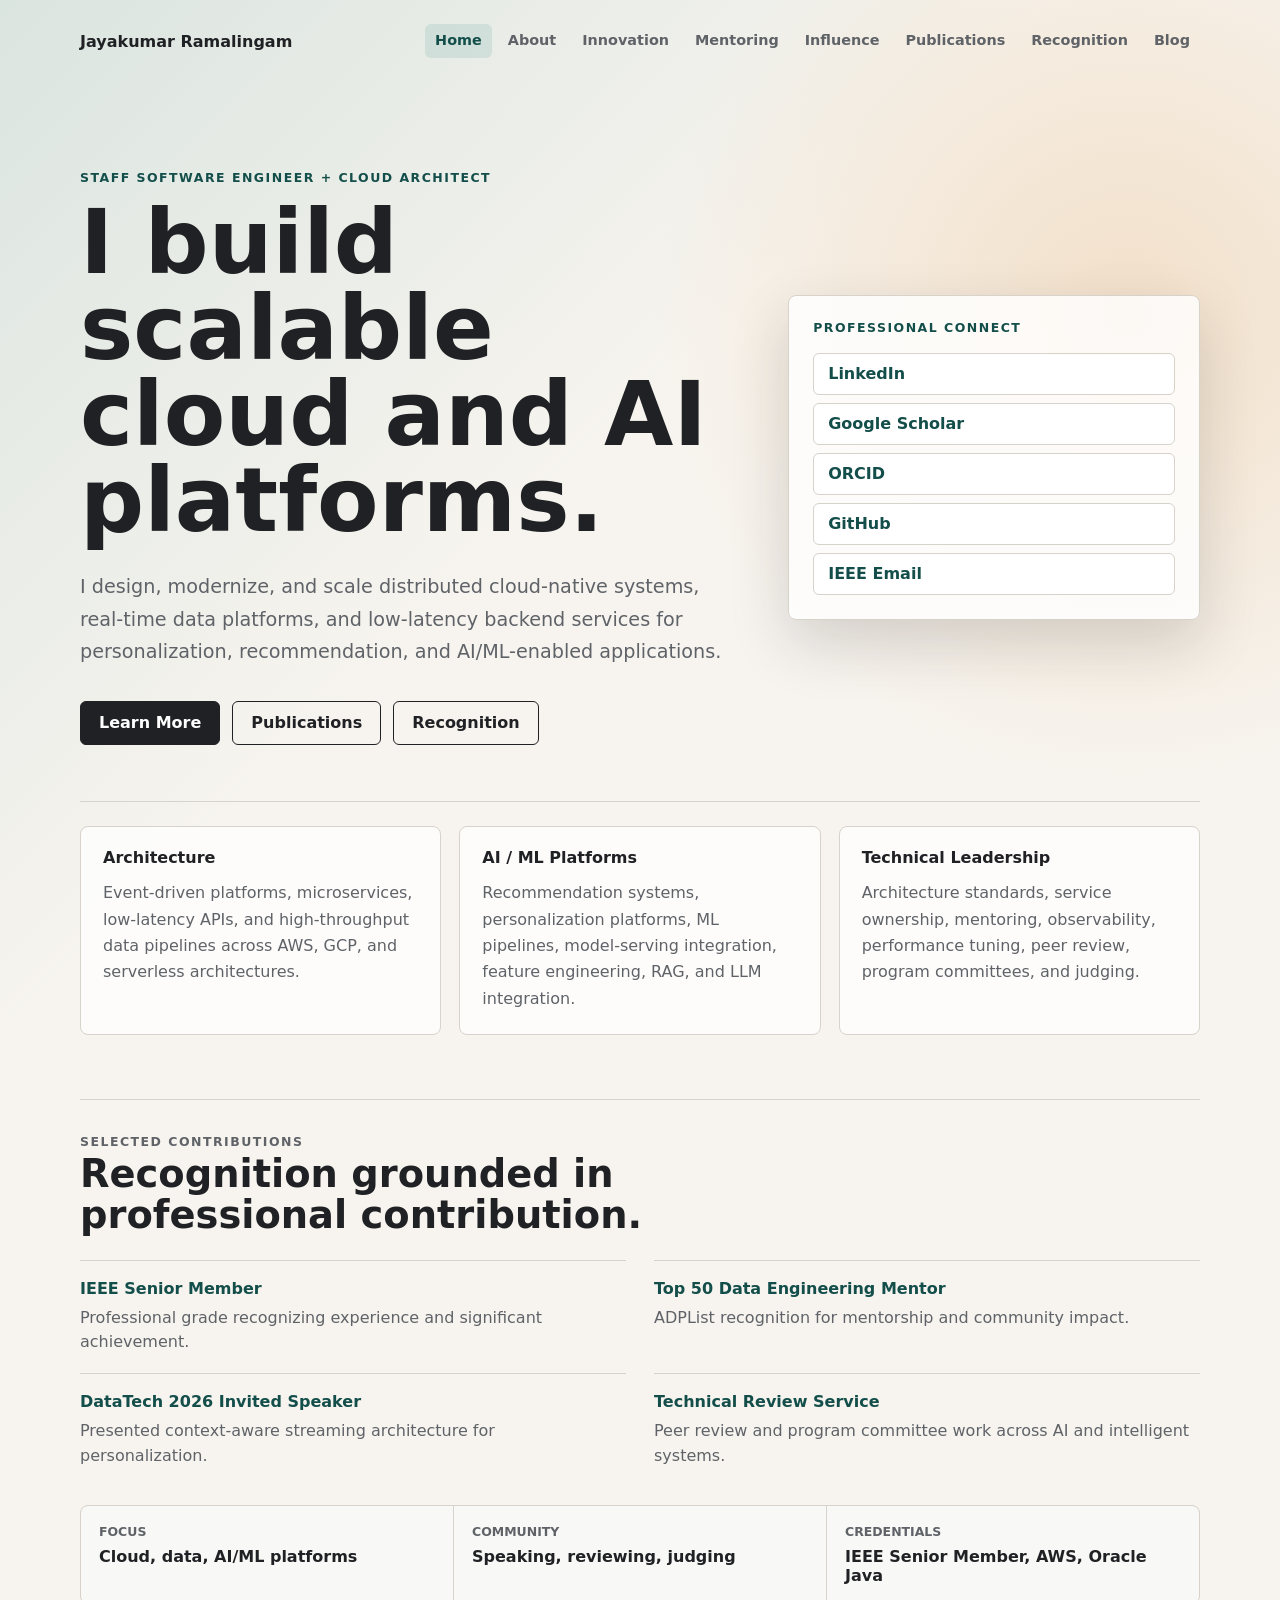
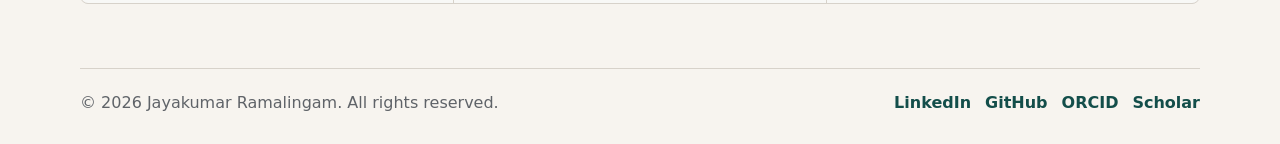
==== index.html @ 39c7159f "Strengthen homepage professional proof" ====
<!doctype html>
<html lang="en">
  <head>
    <meta charset="utf-8">
    <meta name="viewport" content="width=device-width, initial-scale=1">
    <title>Jayakumar Ramalingam | Cloud Architect</title>
    <meta
      name="description"
      content="Jayakumar Ramalingam is a Staff Software Engineer and Cloud Architect focused on distributed systems, cloud-native platforms, real-time data, and AI/ML-enabled applications."
    >
    <link rel="canonical" href="https://jayakumarramalingam.com/">
    <meta property="og:type" content="website">
    <meta property="og:site_name" content="Jayakumar Ramalingam">
    <meta property="og:title" content="Jayakumar Ramalingam | Cloud Architect">
    <meta property="og:description" content="Staff Software Engineer and Cloud Architect focused on distributed systems, real-time data, and AI/ML platforms.">
    <meta property="og:url" content="https://jayakumarramalingam.com/">
    <meta property="og:image" content="https://jayakumarramalingam.com/assets/profile/jay-full.jpeg">
    <meta property="og:image:alt" content="Portrait of Jayakumar Ramalingam">
    <meta name="twitter:card" content="summary">
    <meta name="twitter:title" content="Jayakumar Ramalingam | Cloud Architect">
    <meta name="twitter:description" content="Cloud architecture, distributed systems, real-time data, and AI/ML platforms.">
    <meta name="twitter:image" content="https://jayakumarramalingam.com/assets/profile/jay-full.jpeg">
    <link rel="icon" href="favicon.svg" type="image/svg+xml">
    <link rel="stylesheet" href="style.css">
  </head>
  <body>
    <header class="site-header">
      <a class="brand" href="index.html">Jayakumar Ramalingam</a>
      <nav class="nav" aria-label="Primary navigation">
        <a aria-current="page" href="index.html">Home</a>
        <a href="about.html">About</a>
        <a href="innovation.html">Innovation</a>
        <a href="mentoring.html">Mentoring</a>
        <a href="influencer.html">Influence</a>
        <a href="publications.html">Publications</a>
        <a href="certifications.html">Recognition</a>
        <a href="blog.html">Blog</a>
      </nav>
    </header>

    <main class="profile">
      <section class="hero" aria-labelledby="page-title">
        <div class="hero-copy">
          <p class="eyebrow">Staff Software Engineer + Cloud Architect</p>
          <h1 id="page-title">I build scalable cloud and AI platforms.</h1>
          <p class="summary">
            I design, modernize, and scale distributed cloud-native systems,
            real-time data platforms, and low-latency backend services for
            personalization, recommendation, and AI/ML-enabled applications.
          </p>
          <div class="actions" aria-label="Profile links">
            <a href="about.html">Learn More</a>
            <a href="publications.html">Publications</a>
            <a href="certifications.html">Recognition</a>
          </div>
        </div>

        <aside class="connect-panel" aria-labelledby="connect-title">
          <p class="eyebrow" id="connect-title">Professional Connect</p>
          <ul class="connect-links">
            <li><a href="https://linkedin.com/in/jayakumarramalingam">LinkedIn</a></li>
            <li><a href="https://scholar.google.com/citations?user=TAICrQcAAAAJ">Google Scholar</a></li>
            <li><a href="https://orcid.org/0009-0007-9823-3097">ORCID</a></li>
            <li><a href="https://github.com/jayakumar-ramalingam/">GitHub</a></li>
            <li><a href="mailto:Jayakumar.ramalingam@ieee.org">IEEE Email</a></li>
          </ul>
        </aside>
      </section>

      <section class="details" aria-label="Highlights">
        <article>
          <h2>Architecture</h2>
          <p>
            Event-driven platforms, microservices, low-latency APIs, and
            high-throughput data pipelines across AWS, GCP, and serverless
            architectures.
          </p>
        </article>
        <article>
          <h2>AI / ML Platforms</h2>
          <p>
            Recommendation systems, personalization platforms, ML pipelines,
            model-serving integration, feature engineering, RAG, and LLM
            integration.
          </p>
        </article>
        <article>
          <h2>Technical Leadership</h2>
          <p>
            Architecture standards, service ownership, mentoring, observability,
            performance tuning, peer review, program committees, and judging.
          </p>
        </article>
      </section>

      <section class="section home-contributions" aria-labelledby="contributions-title">
        <div class="section-heading">
          <p class="eyebrow">Selected Contributions</p>
          <h2 id="contributions-title">Recognition grounded in professional contribution.</h2>
        </div>
        <ul class="contribution-list">
          <li>
            <a href="certifications.html">IEEE Senior Member</a>
            <span>Professional grade recognizing experience and significant achievement.</span>
          </li>
          <li>
            <a href="mentoring.html">Top 50 Data Engineering Mentor</a>
            <span>ADPList recognition for mentorship and community impact.</span>
          </li>
          <li>
            <a href="influencer.html">DataTech 2026 Invited Speaker</a>
            <span>Presented context-aware streaming architecture for personalization.</span>
          </li>
          <li>
            <a href="certifications.html#reviewer-recognition">Technical Review Service</a>
            <span>Peer review and program committee work across AI and intelligent systems.</span>
          </li>
        </ul>
      </section>

      <section class="stats" aria-label="Profile facts">
        <div>
          <span>Focus</span>
          <strong>Cloud, data, AI/ML platforms</strong>
        </div>
        <div>
          <span>Community</span>
          <strong>Speaking, reviewing, judging</strong>
        </div>
        <div>
          <span>Credentials</span>
          <strong>IEEE Senior Member, AWS, Oracle Java</strong>
        </div>
      </section>
    </main>

    <footer class="site-footer">
      <p>© 2026 Jayakumar Ramalingam. All rights reserved.</p>
      <div>
        <a href="https://linkedin.com/in/jayakumarramalingam">LinkedIn</a>
        <a href="https://github.com/jayakumar-ramalingam/">GitHub</a>
        <a href="https://orcid.org/0009-0007-9823-3097">ORCID</a>
        <a href="https://scholar.google.com/citations?user=TAICrQcAAAAJ">
          Scholar
        </a>
      </div>
    </footer>
  </body>
</html>
---- style.css ----
:root {
  color-scheme: light;
  --bg: #f7f4ef;
  --surface: #ffffff;
  --ink: #202124;
  --muted: #5f6368;
  --line: #d7d2ca;
  --accent: #0f766e;
  --accent-dark: #134e4a;
  --warm: #d97706;
}

* {
  box-sizing: border-box;
}

body {
  margin: 0;
  min-height: 100vh;
  font-family: Inter, ui-sans-serif, system-ui, -apple-system, BlinkMacSystemFont,
    "Segoe UI", sans-serif;
  color: var(--ink);
  background:
    radial-gradient(circle at 88% 18%, rgba(217, 119, 6, 0.16), transparent 26%),
    linear-gradient(135deg, rgba(15, 118, 110, 0.12), transparent 35%),
    var(--bg);
}

a {
  color: inherit;
}

.site-header,
.site-footer,
.profile {
  width: min(1120px, calc(100% - 32px));
  margin: 0 auto;
}

.site-header {
  display: flex;
  justify-content: space-between;
  gap: 24px;
  align-items: center;
  padding: 24px 0;
}

.brand {
  flex: 0 0 auto;
  color: var(--ink);
  font-weight: 900;
  text-decoration: none;
}

.nav {
  display: flex;
  flex-wrap: wrap;
  justify-content: flex-end;
  gap: 6px;
}

.nav a {
  min-height: 34px;
  padding: 8px 10px;
  border-radius: 6px;
  color: var(--muted);
  font-size: 0.9rem;
  font-weight: 800;
  text-decoration: none;
}

.nav a:hover,
.nav a[aria-current="page"] {
  background: rgba(15, 118, 110, 0.11);
  color: var(--accent-dark);
}

.profile {
  padding: 48px 0 64px;
}

.hero {
  display: grid;
  grid-template-columns: minmax(0, 1fr) minmax(320px, 0.62fr);
  gap: 44px;
  align-items: center;
  padding: 40px 0 56px;
}

.hero-copy,
.page-hero > div {
  max-width: 780px;
}

.page {
  padding-top: 36px;
}

.page-hero {
  display: grid;
  grid-template-columns: minmax(0, 1fr) 164px;
  gap: 36px;
  align-items: center;
  padding-bottom: 48px;
}

.eyebrow {
  margin: 0 0 14px;
  color: var(--accent-dark);
  font-size: 0.78rem;
  font-weight: 900;
  letter-spacing: 0.12em;
  text-transform: uppercase;
}

h1,
h2,
h3,
p {
  letter-spacing: 0;
}

h1 {
  margin: 0;
  max-width: 11ch;
  font-size: clamp(3.1rem, 7vw, 6.4rem);
  line-height: 0.96;
}

.page-hero h1 {
  max-width: 13ch;
  font-size: clamp(2.7rem, 6vw, 5.5rem);
}

h2 {
  margin: 0;
  font-size: clamp(1.8rem, 3vw, 3rem);
  line-height: 1.08;
}

h3 {
  margin: 0;
  font-size: 1rem;
}

.summary {
  max-width: 680px;
  margin: 28px 0 0;
  color: var(--muted);
  font-size: 1.2rem;
  line-height: 1.7;
}

.actions,
.inline-links {
  display: flex;
  flex-wrap: wrap;
  gap: 12px;
  margin-top: 32px;
}

.actions a,
.inline-links a,
.section-list article > a {
  display: inline-flex;
  align-items: center;
  justify-content: center;
  min-height: 44px;
  padding: 0 18px;
  border: 1px solid var(--ink);
  border-radius: 6px;
  font-weight: 900;
  text-decoration: none;
  transition:
    background-color 160ms ease,
    color 160ms ease,
    transform 160ms ease;
}

.actions a:first-child,
.inline-links a:first-child,
.section-list article > a {
  background: var(--ink);
  color: var(--surface);
}

.actions a:hover,
.inline-links a:hover,
.section-list article > a:hover {
  transform: translateY(-2px);
}

.connect-panel {
  padding: 24px;
  border: 1px solid var(--line);
  border-radius: 8px;
  background: rgba(255, 255, 255, 0.82);
  box-shadow: 0 24px 60px rgba(32, 33, 36, 0.16);
}

.connect-panel .eyebrow {
  margin: 0;
}

.connect-links {
  display: grid;
  gap: 8px;
  margin: 18px 0 0;
  padding: 0;
  list-style: none;
}

.connect-links a {
  display: flex;
  min-height: 42px;
  align-items: center;
  padding: 0 14px;
  border: 1px solid var(--line);
  border-radius: 6px;
  background: var(--surface);
  color: var(--accent-dark);
  font-weight: 900;
  text-decoration: none;
}

.connect-links a:hover {
  border-color: var(--accent);
}

.home-contributions {
  padding-top: 32px;
  border-top: 1px solid var(--line);
}

.contribution-list {
  display: grid;
  grid-template-columns: repeat(2, minmax(0, 1fr));
  gap: 0 28px;
  margin: 0;
  padding: 0;
  list-style: none;
}

.contribution-list li {
  min-width: 0;
  padding: 18px 0;
  border-top: 1px solid var(--line);
}

.contribution-list a,
.contribution-list span {
  display: block;
}

.contribution-list a {
  color: var(--accent-dark);
  font-weight: 900;
  text-decoration: none;
}

.contribution-list span {
  margin-top: 8px;
  color: var(--muted);
  line-height: 1.55;
}

.avatar {
  width: 164px;
  height: 164px;
  border: 1px solid var(--line);
  border-radius: 50%;
  object-fit: cover;
  background: var(--surface);
  box-shadow: 0 20px 45px rgba(32, 33, 36, 0.12);
}

.about-hero {
  grid-template-columns: minmax(0, 0.92fr) minmax(260px, 0.48fr);
}

.profile-portrait {
  display: block;
  width: 100%;
  max-width: 360px;
  aspect-ratio: 4 / 5;
  justify-self: end;
  border: 1px solid var(--line);
  border-radius: 8px;
  object-fit: cover;
  object-position: center top;
  background: var(--surface);
  box-shadow: 0 24px 60px rgba(32, 33, 36, 0.16);
}

.details {
  display: grid;
  grid-template-columns: repeat(3, minmax(0, 1fr));
  gap: 18px;
  border-top: 1px solid var(--line);
  padding-top: 24px;
}

.details article,
.timeline article,
.credentials > div,
.section-list article {
  min-height: 180px;
  padding: 22px;
  border: 1px solid var(--line);
  border-radius: 8px;
  background: rgba(255, 255, 255, 0.76);
}

.details h2,
.timeline h3 {
  margin: 0 0 14px;
  font-size: 1rem;
}

.details p,
.timeline p,
.section p,
.credentials p,
.section-list p {
  margin: 0;
  color: var(--muted);
  line-height: 1.65;
}

.stats {
  display: grid;
  grid-template-columns: repeat(3, minmax(0, 1fr));
  gap: 1px;
  margin-top: 18px;
  overflow: hidden;
  border: 1px solid var(--line);
  border-radius: 8px;
  background: var(--line);
}

.stats div {
  min-width: 0;
  padding: 18px;
  background: rgba(255, 255, 255, 0.84);
}

.stats span {
  display: block;
  margin-bottom: 8px;
  color: var(--muted);
  font-size: 0.78rem;
  font-weight: 900;
  text-transform: uppercase;
}

.stats strong {
  display: block;
  overflow-wrap: anywhere;
  font-size: 1rem;
}

.section {
  margin-top: 64px;
}

.section-heading {
  max-width: 760px;
  margin-bottom: 24px;
}

.timeline {
  display: grid;
  gap: 14px;
}

.timeline article {
  display: grid;
  grid-template-columns: minmax(180px, 0.8fr) 120px minmax(0, 1.4fr);
  gap: 20px;
  align-items: start;
  min-height: 0;
}

.timeline article > span {
  color: var(--accent-dark);
  font-size: 0.9rem;
  font-weight: 900;
}

.timeline h3 {
  margin-bottom: 6px;
}

.two-column {
  display: grid;
  grid-template-columns: minmax(0, 0.95fr) minmax(0, 1.05fr);
  gap: 36px;
  align-items: start;
  padding-top: 32px;
  border-top: 1px solid var(--line);
}

.two-column h2 {
  margin-bottom: 18px;
}

.two-column p + p {
  margin-top: 14px;
}

.skill-list,
.link-list {
  display: grid;
  gap: 10px;
  margin: 0;
  padding: 0;
  list-style: none;
}

.skill-list li,
.link-list li {
  padding: 14px 16px;
  border-left: 4px solid var(--accent);
  border-radius: 6px;
  background: rgba(255, 255, 255, 0.8);
  color: var(--muted);
  line-height: 1.45;
}

.link-list a {
  color: var(--accent-dark);
  font-weight: 900;
}

.text-links {
  display: flex;
  flex-wrap: wrap;
  gap: 14px;
  margin-top: 16px;
}

.text-links a {
  color: var(--accent-dark);
  font-weight: 900;
}

.text-link {
  display: inline-block;
  margin-top: 16px;
  color: var(--accent-dark);
  font-weight: 900;
}

.credentials {
  display: grid;
  grid-template-columns: minmax(0, 0.75fr) minmax(0, 1.25fr);
  gap: 18px;
}

.credentials h2 {
  margin-bottom: 10px;
  font-size: 1.35rem;
}

.section-list {
  display: grid;
  gap: 18px;
}

.section-list-spaced {
  margin-top: 18px;
}

.section-list article {
  min-height: 0;
}

.section-list h2 {
  max-width: 860px;
  margin-bottom: 14px;
  font-size: clamp(1.5rem, 3vw, 2.4rem);
}

.section-list article > a {
  margin-top: 20px;
}

.cert-grid {
  display: grid;
  grid-template-columns: repeat(2, minmax(0, 1fr));
  gap: 18px;
  border-top: 1px solid var(--line);
  padding-top: 24px;
}

.cert-grid article {
  min-height: 210px;
  padding: 24px;
  border: 1px solid var(--line);
  border-radius: 8px;
  background: rgba(255, 255, 255, 0.78);
}

.cert-grid span {
  display: inline-flex;
  min-height: 32px;
  align-items: center;
  padding: 0 10px;
  border-radius: 999px;
  background: rgba(15, 118, 110, 0.12);
  color: var(--accent-dark);
  font-size: 0.78rem;
  font-weight: 900;
  text-transform: uppercase;
}

.cert-grid h2 {
  margin: 18px 0 12px;
  font-size: clamp(1.45rem, 2.4vw, 2.15rem);
}

.cert-grid p {
  margin: 0;
  color: var(--muted);
  line-height: 1.65;
}

.certificate-gallery {
  display: grid;
  grid-template-columns: repeat(2, minmax(0, 1fr));
  gap: 18px;
}

.certificate-group + .certificate-group {
  margin-top: 36px;
}

.certificate-group > h3 {
  margin-bottom: 14px;
  font-size: 1.15rem;
}

.certificate-gallery article {
  overflow: hidden;
  border: 1px solid var(--line);
  border-radius: 8px;
  background: rgba(255, 255, 255, 0.82);
}

.certificate-gallery article > a {
  display: flex;
  align-items: center;
  justify-content: center;
  background: #ede8de;
}

.certificate-gallery img {
  display: block;
  width: 100%;
  aspect-ratio: 16 / 10;
  object-fit: contain;
  object-position: center;
  background: #fffdfa;
}

.certificate-gallery .certificate-portrait img {
  aspect-ratio: 4 / 5;
}

.certificate-gallery div {
  padding: 18px;
}

.certificate-gallery span {
  display: block;
  margin-bottom: 10px;
  color: var(--accent-dark);
  font-size: 0.78rem;
  font-weight: 900;
  text-transform: uppercase;
}

.certificate-gallery h3 {
  margin-bottom: 10px;
  font-size: 1.05rem;
}

.certificate-gallery p {
  margin: 0;
  color: var(--muted);
  line-height: 1.55;
}

.photo-gallery {
  display: grid;
  grid-template-columns: repeat(3, minmax(0, 1fr));
  gap: 18px;
}

.photo-gallery figure {
  margin: 0;
  overflow: hidden;
  border: 1px solid var(--line);
  border-radius: 8px;
  background: rgba(255, 255, 255, 0.82);
}

.photo-gallery a {
  display: block;
  background: #ede8de;
}

.photo-gallery img {
  display: block;
  width: 100%;
  aspect-ratio: 4 / 5;
  object-fit: cover;
  object-position: center;
}

.photo-gallery figcaption {
  padding: 14px 16px;
  color: var(--muted);
  font-weight: 800;
  line-height: 1.4;
}

.site-footer {
  display: flex;
  justify-content: space-between;
  gap: 20px;
  align-items: center;
  border-top: 1px solid var(--line);
  padding: 24px 0 32px;
  color: var(--muted);
}

.site-footer p {
  margin: 0;
}

.site-footer div {
  display: flex;
  flex-wrap: wrap;
  justify-content: flex-end;
  gap: 14px;
}

.site-footer a {
  color: var(--accent-dark);
  font-weight: 900;
  text-decoration: none;
}

@media (max-width: 900px) {
  .site-header {
    display: block;
  }

  .nav {
    justify-content: flex-start;
    margin-top: 16px;
  }

  .hero,
  .page-hero,
  .about-hero,
  .two-column,
  .credentials {
    grid-template-columns: 1fr;
  }

  .connect-panel {
    max-width: 560px;
  }

  .profile-portrait {
    justify-self: start;
  }
}

@media (max-width: 720px) {
  .site-header,
  .site-footer,
  .profile {
    width: min(100% - 24px, 1120px);
  }

  .profile {
    padding-top: 24px;
  }

  h1,
  .page-hero h1 {
    font-size: clamp(2.7rem, 16vw, 4.7rem);
  }

  .summary {
    font-size: 1.05rem;
  }

  .details,
  .stats,
  .contribution-list,
  .cert-grid,
  .certificate-gallery,
  .photo-gallery {
    grid-template-columns: 1fr;
  }

  .section {
    margin-top: 44px;
  }

  .timeline article {
    grid-template-columns: 1fr;
    gap: 10px;
  }

  .site-footer {
    display: block;
  }

  .site-footer div {
    justify-content: flex-start;
    margin-top: 12px;
  }
}
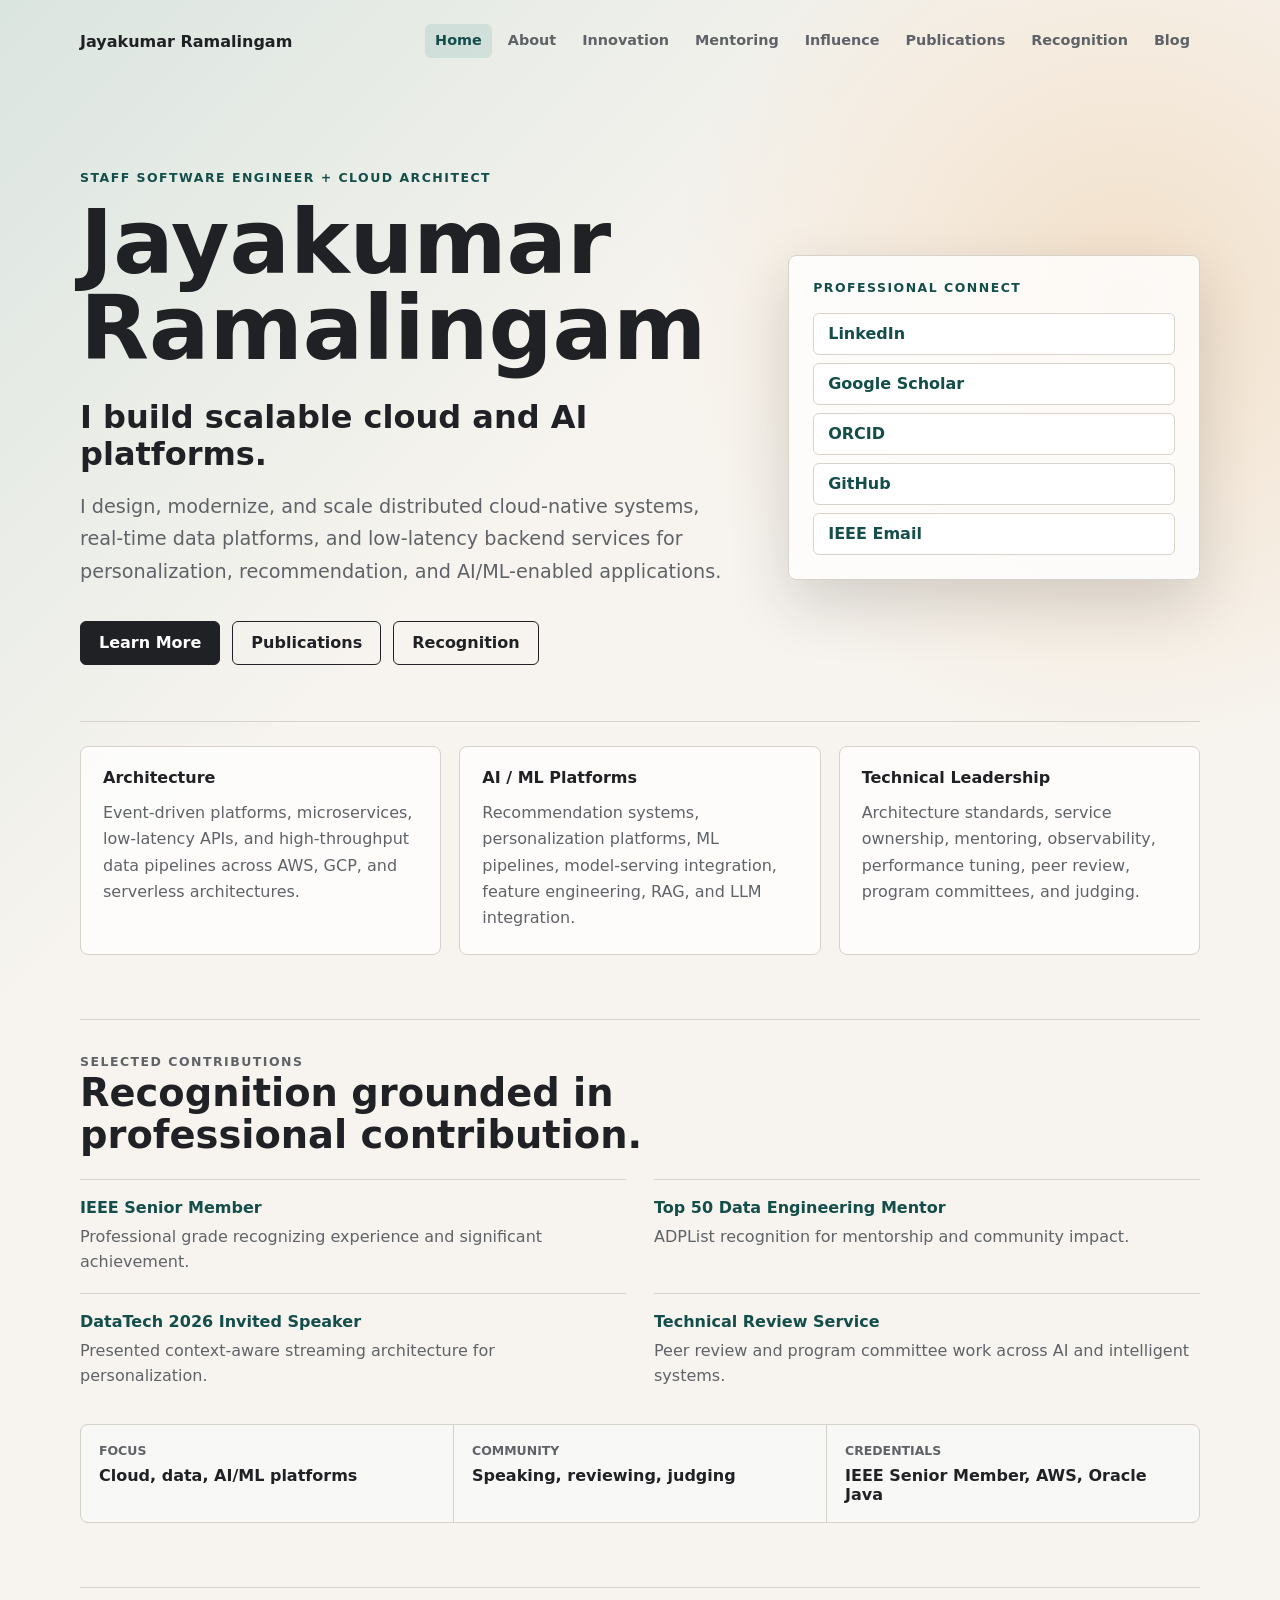
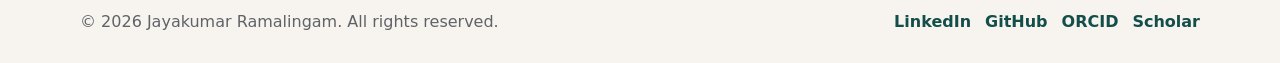
==== commit 0f324083: "Make profile name the homepage headline" ====
--- a/index.html
+++ b/index.html
@@ -42,7 +42,8 @@
       <section class="hero" aria-labelledby="page-title">
         <div class="hero-copy">
           <p class="eyebrow">Staff Software Engineer + Cloud Architect</p>
-          <h1 id="page-title">I build scalable cloud and AI platforms.</h1>
+          <h1 id="page-title">Jayakumar Ramalingam</h1>
+          <p class="hero-statement">I build scalable cloud and AI platforms.</p>
           <p class="summary">
             I design, modernize, and scale distributed cloud-native systems,
             real-time data platforms, and low-latency backend services for
--- a/style.css
+++ b/style.css
@@ -145,10 +145,18 @@
 
 .summary {
   max-width: 680px;
-  margin: 28px 0 0;
+  margin: 18px 0 0;
   color: var(--muted);
   font-size: 1.2rem;
   line-height: 1.7;
+}
+
+.hero-statement {
+  max-width: 620px;
+  margin: 28px 0 0;
+  font-size: 2rem;
+  font-weight: 900;
+  line-height: 1.15;
 }
 
 .actions,
@@ -699,6 +707,10 @@
     font-size: 1.05rem;
   }
 
+  .hero-statement {
+    font-size: 1.5rem;
+  }
+
   .details,
   .stats,
   .contribution-list,
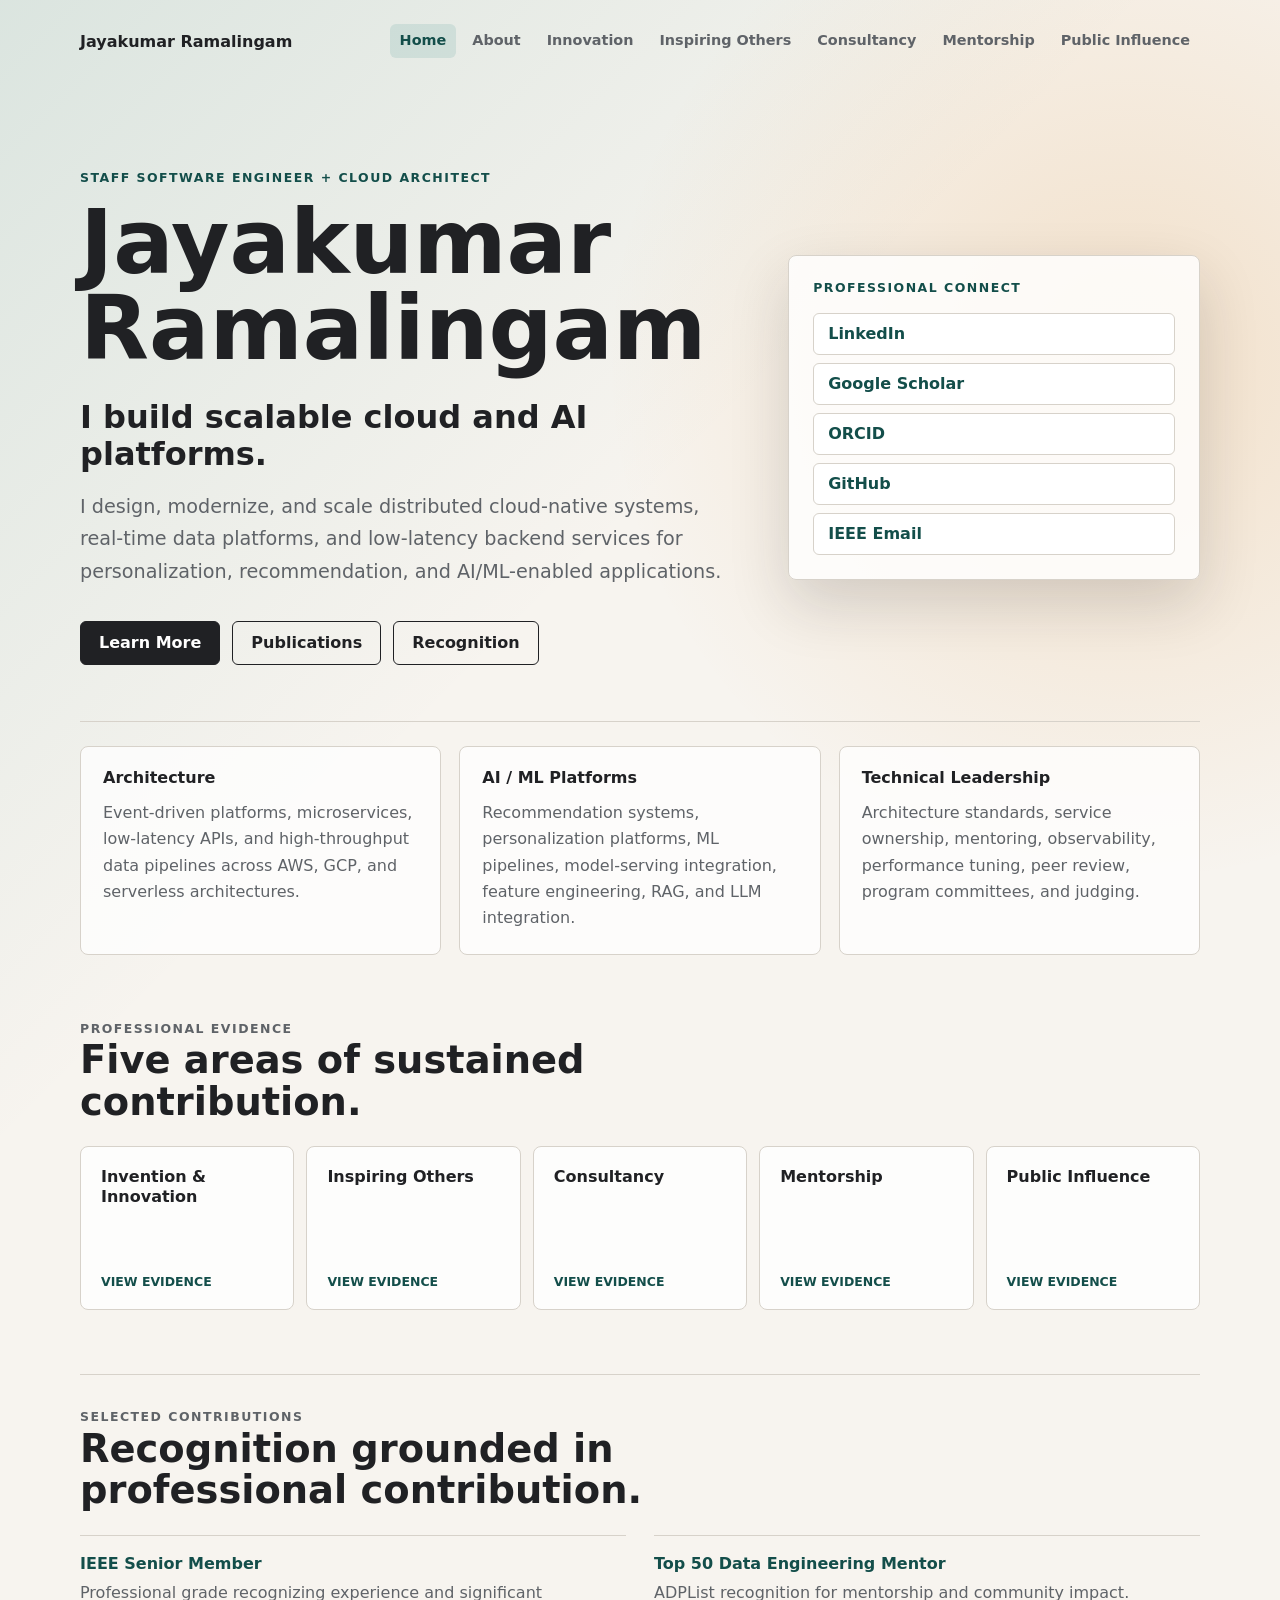
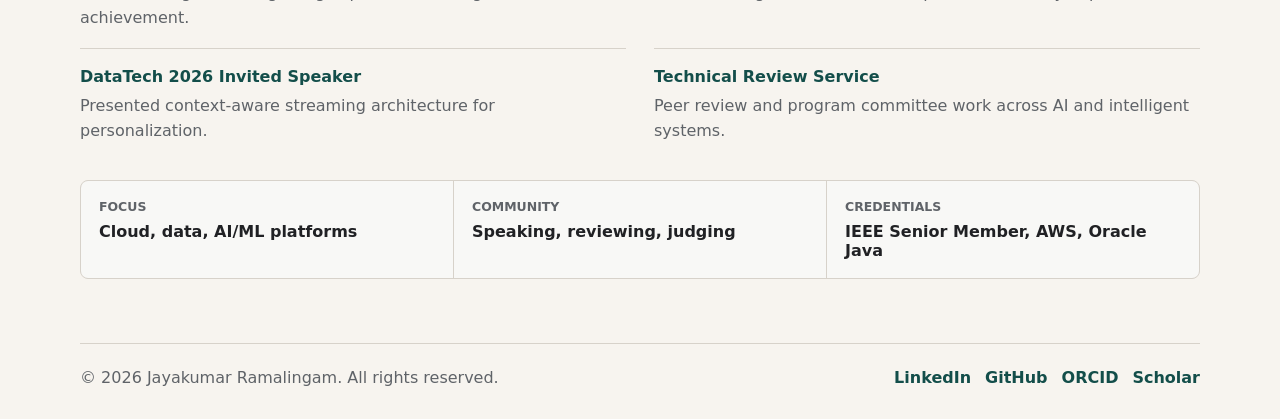
==== commit d4de8f16: "Organize profile around BCS evidence categories" ====
--- a/index.html
+++ b/index.html
@@ -3,6 +3,7 @@
   <head>
     <meta charset="utf-8">
     <meta name="viewport" content="width=device-width, initial-scale=1">
+    <meta name="robots" content="noindex, nofollow, noarchive, nosnippet">
     <title>Jayakumar Ramalingam | Cloud Architect</title>
     <meta
       name="description"
@@ -30,11 +31,10 @@
         <a aria-current="page" href="index.html">Home</a>
         <a href="about.html">About</a>
         <a href="innovation.html">Innovation</a>
-        <a href="mentoring.html">Mentoring</a>
-        <a href="influencer.html">Influence</a>
-        <a href="publications.html">Publications</a>
-        <a href="certifications.html">Recognition</a>
-        <a href="blog.html">Blog</a>
+        <a href="inspiring.html">Inspiring Others</a>
+        <a href="consultancy.html">Consultancy</a>
+        <a href="mentoring.html">Mentorship</a>
+        <a href="influencer.html">Public Influence</a>
       </nav>
     </header>
 
@@ -94,6 +94,20 @@
         </article>
       </section>
 
+      <section class="section" aria-labelledby="evidence-title">
+        <div class="section-heading">
+          <p class="eyebrow">Professional Evidence</p>
+          <h2 id="evidence-title">Five areas of sustained contribution.</h2>
+        </div>
+        <div class="evidence-grid">
+          <a href="innovation.html">Invention &amp; Innovation</a>
+          <a href="inspiring.html">Inspiring Others</a>
+          <a href="consultancy.html">Consultancy</a>
+          <a href="mentoring.html">Mentorship</a>
+          <a href="influencer.html">Public Influence</a>
+        </div>
+      </section>
+
       <section class="section home-contributions" aria-labelledby="contributions-title">
         <div class="section-heading">
           <p class="eyebrow">Selected Contributions</p>
--- a/style.css
+++ b/style.css
@@ -240,6 +240,40 @@
   border-top: 1px solid var(--line);
 }
 
+.evidence-grid {
+  display: grid;
+  grid-template-columns: repeat(5, minmax(0, 1fr));
+  gap: 12px;
+}
+
+.evidence-grid a {
+  display: flex;
+  min-height: 164px;
+  flex-direction: column;
+  justify-content: space-between;
+  padding: 20px;
+  border: 1px solid var(--line);
+  border-radius: 8px;
+  background: rgba(255, 255, 255, 0.8);
+  color: var(--ink);
+  font-weight: 900;
+  line-height: 1.25;
+  text-decoration: none;
+  transition: border-color 160ms ease, transform 160ms ease;
+}
+
+.evidence-grid a::after {
+  content: "View evidence";
+  color: var(--accent-dark);
+  font-size: 0.78rem;
+  text-transform: uppercase;
+}
+
+.evidence-grid a:hover {
+  border-color: var(--accent);
+  transform: translateY(-2px);
+}
+
 .contribution-list {
   display: grid;
   grid-template-columns: repeat(2, minmax(0, 1fr));
@@ -661,6 +695,10 @@
 }
 
 @media (max-width: 900px) {
+  .evidence-grid {
+    grid-template-columns: repeat(2, minmax(0, 1fr));
+  }
+
   .site-header {
     display: block;
   }
@@ -713,6 +751,7 @@
 
   .details,
   .stats,
+  .evidence-grid,
   .contribution-list,
   .cert-grid,
   .certificate-gallery,
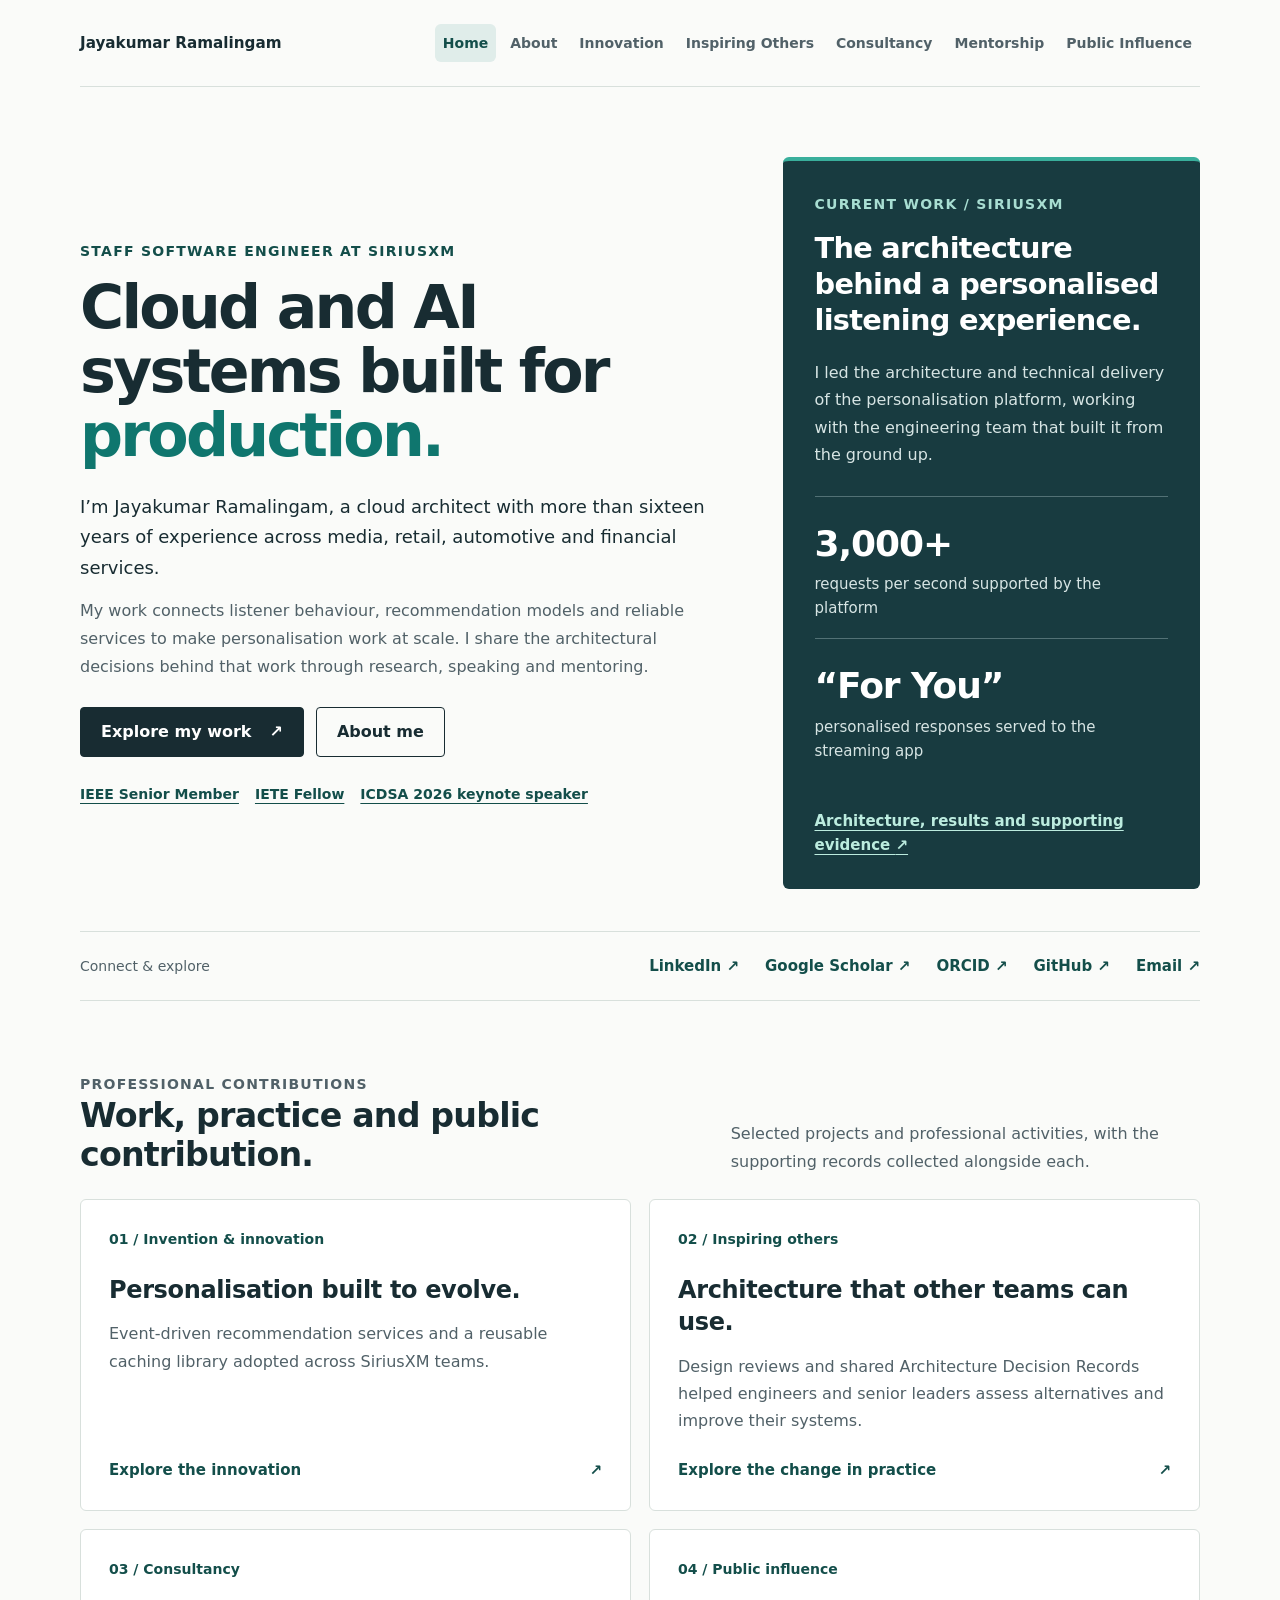
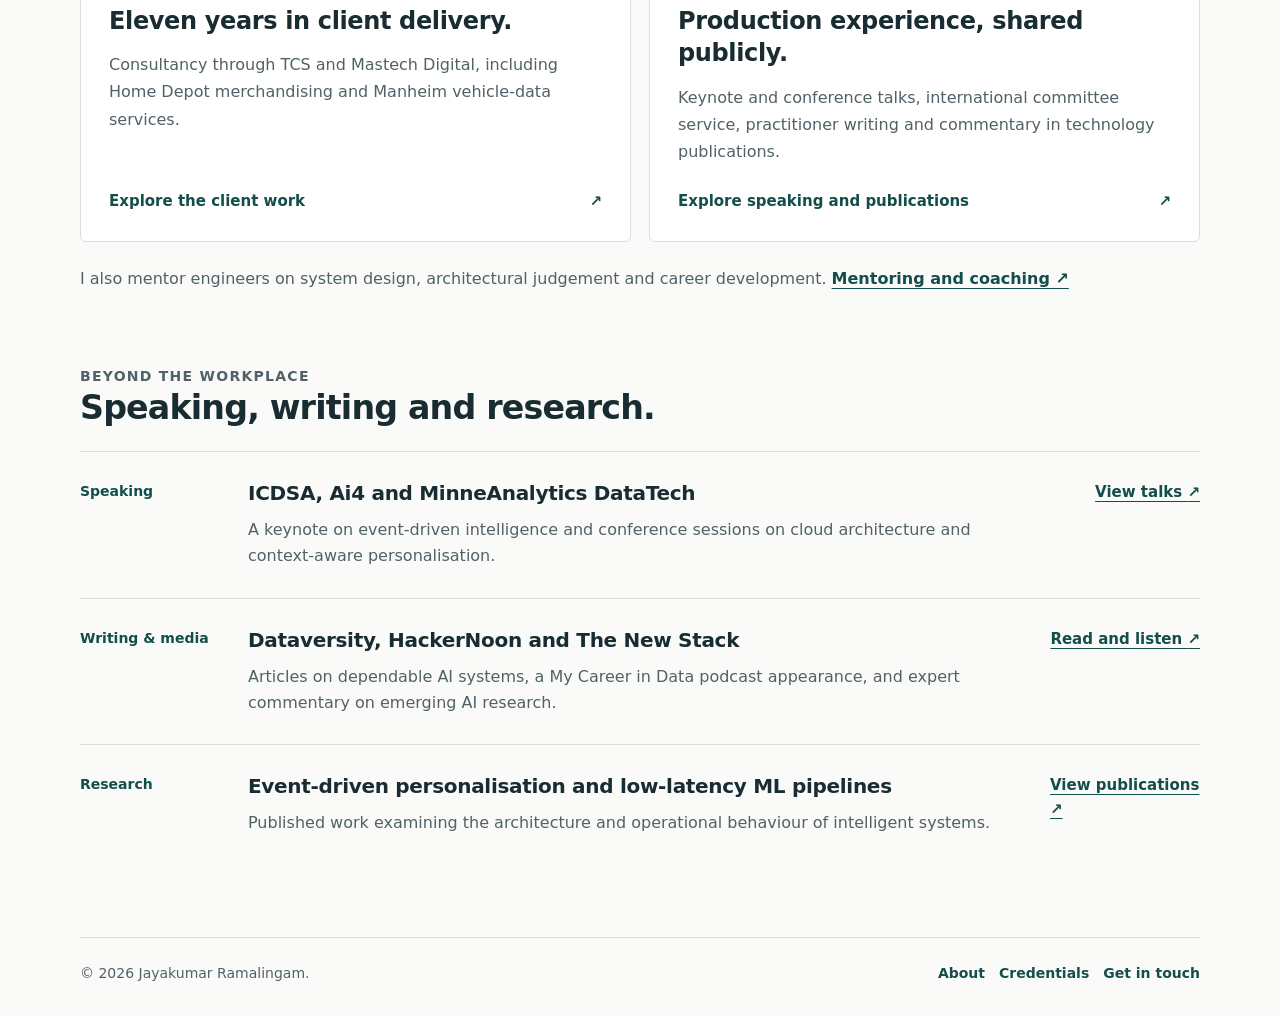
==== commit a03f7d4a: "Refresh Home and About with career narrative and evidence links" ====
--- a/index.html
+++ b/index.html
@@ -4,161 +4,76 @@
     <meta charset="utf-8">
     <meta name="viewport" content="width=device-width, initial-scale=1">
     <meta name="robots" content="noindex, nofollow, noarchive, nosnippet">
-    <title>Jayakumar Ramalingam | Cloud Architect</title>
-    <meta
-      name="description"
-      content="Jayakumar Ramalingam is a Staff Software Engineer and Cloud Architect focused on distributed systems, cloud-native platforms, real-time data, and AI/ML-enabled applications."
-    >
+    <title>Jayakumar Ramalingam | Cloud &amp; AI Architecture</title>
+    <meta name="description" content="Jayakumar Ramalingam, Staff Software Engineer at SiriusXM. Sixteen years building cloud platforms, real-time personalisation and enterprise systems, with research and professional contributions.">
     <link rel="canonical" href="https://jayakumarramalingam.com/">
     <meta property="og:type" content="website">
     <meta property="og:site_name" content="Jayakumar Ramalingam">
-    <meta property="og:title" content="Jayakumar Ramalingam | Cloud Architect">
-    <meta property="og:description" content="Staff Software Engineer and Cloud Architect focused on distributed systems, real-time data, and AI/ML platforms.">
+    <meta property="og:title" content="Jayakumar Ramalingam | Cloud &amp; AI Architecture">
+    <meta property="og:description" content="Staff Software Engineer at SiriusXM. Cloud architecture, real-time personalisation, applied research and professional service.">
     <meta property="og:url" content="https://jayakumarramalingam.com/">
     <meta property="og:image" content="https://jayakumarramalingam.com/assets/profile/jay-full.jpeg">
     <meta property="og:image:alt" content="Portrait of Jayakumar Ramalingam">
     <meta name="twitter:card" content="summary">
-    <meta name="twitter:title" content="Jayakumar Ramalingam | Cloud Architect">
-    <meta name="twitter:description" content="Cloud architecture, distributed systems, real-time data, and AI/ML platforms.">
+    <meta name="twitter:title" content="Jayakumar Ramalingam | Cloud &amp; AI Architecture">
+    <meta name="twitter:description" content="Staff Software Engineer at SiriusXM. Cloud architecture, real-time personalisation, applied research and professional service.">
     <meta name="twitter:image" content="https://jayakumarramalingam.com/assets/profile/jay-full.jpeg">
     <link rel="icon" href="favicon.svg" type="image/svg+xml">
     <link rel="stylesheet" href="style.css">
+    <link rel="stylesheet" href="profile.css?v=20260906">
   </head>
-  <body>
+  <body class="profile-refresh">
+    <a class="skip-link" href="#main">Skip to content</a>
     <header class="site-header">
       <a class="brand" href="index.html">Jayakumar Ramalingam</a>
       <nav class="nav" aria-label="Primary navigation">
-        <a aria-current="page" href="index.html">Home</a>
-        <a href="about.html">About</a>
-        <a href="innovation.html">Innovation</a>
-        <a href="inspiring.html">Inspiring Others</a>
-        <a href="consultancy.html">Consultancy</a>
-        <a href="mentoring.html">Mentorship</a>
-        <a href="influencer.html">Public Influence</a>
+        <a aria-current="page" href="index.html">Home</a><a href="about.html">About</a>
+        <a href="innovation.html">Innovation</a><a href="inspiring.html">Inspiring Others</a>
+        <a href="consultancy.html">Consultancy</a><a href="mentoring.html">Mentorship</a><a href="influencer.html">Public Influence</a>
       </nav>
     </header>
-
-    <main class="profile">
-      <section class="hero" aria-labelledby="page-title">
-        <div class="hero-copy">
-          <p class="eyebrow">Staff Software Engineer + Cloud Architect</p>
-          <h1 id="page-title">Jayakumar Ramalingam</h1>
-          <p class="hero-statement">I build scalable cloud and AI platforms.</p>
-          <p class="summary">
-            I design, modernize, and scale distributed cloud-native systems,
-            real-time data platforms, and low-latency backend services for
-            personalization, recommendation, and AI/ML-enabled applications.
-          </p>
-          <div class="actions" aria-label="Profile links">
-            <a href="about.html">Learn More</a>
-            <a href="publications.html">Publications</a>
-            <a href="certifications.html">Recognition</a>
-          </div>
+    <main class="profile" id="main">
+      <section class="intro-grid" aria-labelledby="page-title">
+        <div class="intro-copy">
+          <p class="eyebrow">Staff Software Engineer at SiriusXM</p>
+          <h1 id="page-title">Cloud and AI systems built for <span>production.</span></h1>
+          <p class="intro-lead">I’m Jayakumar Ramalingam, a cloud architect with more than sixteen years of experience across media, retail, automotive and financial services.</p>
+          <p class="intro-detail">My work connects listener behaviour, recommendation models and reliable services to make personalisation work at scale. I share the architectural decisions behind that work through research, speaking and mentoring.</p>
+          <div class="actions"><a href="innovation.html">Explore my work <span aria-hidden="true">↗</span></a><a href="about.html">About me</a></div>
+          <ul class="recognition-strip" aria-label="Professional recognition">
+            <li><a href="assets/certificates/ieee-senior-member-letter.pdf">IEEE Senior Member</a></li>
+            <li><a href="assets/certificates/iete-2026-fellow-certificate.pdf">IETE Fellow</a></li>
+            <li><a href="assets/certificates/icdsa-2026-keynote-certificate.pdf">ICDSA 2026 keynote speaker</a></li>
+          </ul>
         </div>
-
-        <aside class="connect-panel" aria-labelledby="connect-title">
-          <p class="eyebrow" id="connect-title">Professional Connect</p>
-          <ul class="connect-links">
-            <li><a href="https://linkedin.com/in/jayakumarramalingam">LinkedIn</a></li>
-            <li><a href="https://scholar.google.com/citations?user=TAICrQcAAAAJ">Google Scholar</a></li>
-            <li><a href="https://orcid.org/0009-0007-9823-3097">ORCID</a></li>
-            <li><a href="https://github.com/jayakumar-ramalingam/">GitHub</a></li>
-            <li><a href="mailto:Jayakumar.ramalingam@ieee.org">IEEE Email</a></li>
-          </ul>
+        <aside class="work-panel" aria-label="Current work">
+          <p class="eyebrow">Current work / SiriusXM</p>
+          <h2>The architecture behind a personalised listening experience.</h2>
+          <p>I led the architecture and technical delivery of the personalisation platform, working with the engineering team that built it from the ground up.</p>
+          <dl class="work-facts"><div><dt>3,000+</dt><dd>requests per second supported by the platform</dd></div><div><dt>“For You”</dt><dd>personalised responses served to the streaming app</dd></div></dl>
+          <a href="innovation.html">Architecture, results and supporting evidence <span aria-hidden="true">↗</span></a>
         </aside>
       </section>
-
-      <section class="details" aria-label="Highlights">
-        <article>
-          <h2>Architecture</h2>
-          <p>
-            Event-driven platforms, microservices, low-latency APIs, and
-            high-throughput data pipelines across AWS, GCP, and serverless
-            architectures.
-          </p>
-        </article>
-        <article>
-          <h2>AI / ML Platforms</h2>
-          <p>
-            Recommendation systems, personalization platforms, ML pipelines,
-            model-serving integration, feature engineering, RAG, and LLM
-            integration.
-          </p>
-        </article>
-        <article>
-          <h2>Technical Leadership</h2>
-          <p>
-            Architecture standards, service ownership, mentoring, observability,
-            performance tuning, peer review, program committees, and judging.
-          </p>
-        </article>
+      <div class="profile-links" aria-label="Professional profiles"><span>Connect &amp; explore</span><a href="https://linkedin.com/in/jayakumarramalingam">LinkedIn ↗</a><a href="https://scholar.google.com/citations?user=TAICrQcAAAAJ">Google Scholar ↗</a><a href="https://orcid.org/0009-0007-9823-3097">ORCID ↗</a><a href="https://github.com/jayakumar-ramalingam/">GitHub ↗</a><a href="mailto:Jayakumar.ramalingam@ieee.org">Email ↗</a></div>
+      <section class="section" aria-labelledby="contributions-title">
+        <div class="section-heading section-heading-wide"><div><p class="eyebrow">Professional contributions</p><h2 id="contributions-title">Work, practice and public contribution.</h2></div><p>Selected projects and professional activities, with the supporting records collected alongside each.</p></div>
+        <div class="work-grid">
+          <a class="work-card" href="innovation.html"><span class="card-number">01 / Invention &amp; innovation</span><h3>Personalisation built to evolve.</h3><p>Event-driven recommendation services and a reusable caching library adopted across SiriusXM teams.</p><span class="card-link">Explore the innovation <span aria-hidden="true">↗</span></span></a>
+          <a class="work-card" href="inspiring.html"><span class="card-number">02 / Inspiring others</span><h3>Architecture that other teams can use.</h3><p>Design reviews and shared Architecture Decision Records helped engineers and senior leaders assess alternatives and improve their systems.</p><span class="card-link">Explore the change in practice <span aria-hidden="true">↗</span></span></a>
+          <a class="work-card" href="consultancy.html"><span class="card-number">03 / Consultancy</span><h3>Eleven years in client delivery.</h3><p>Consultancy through TCS and Mastech Digital, including Home Depot merchandising and Manheim vehicle-data services.</p><span class="card-link">Explore the client work <span aria-hidden="true">↗</span></span></a>
+          <a class="work-card" href="influencer.html"><span class="card-number">04 / Public influence</span><h3>Production experience, shared publicly.</h3><p>Keynote and conference talks, international committee service, practitioner writing and commentary in technology publications.</p><span class="card-link">Explore speaking and publications <span aria-hidden="true">↗</span></span></a>
+        </div>
+        <p class="mentoring-note">I also mentor engineers on system design, architectural judgement and career development. <a href="mentoring.html">Mentoring and coaching ↗</a></p>
       </section>
-
-      <section class="section" aria-labelledby="evidence-title">
-        <div class="section-heading">
-          <p class="eyebrow">Professional Evidence</p>
-          <h2 id="evidence-title">Five areas of sustained contribution.</h2>
-        </div>
-        <div class="evidence-grid">
-          <a href="innovation.html">Invention &amp; Innovation</a>
-          <a href="inspiring.html">Inspiring Others</a>
-          <a href="consultancy.html">Consultancy</a>
-          <a href="mentoring.html">Mentorship</a>
-          <a href="influencer.html">Public Influence</a>
-        </div>
-      </section>
-
-      <section class="section home-contributions" aria-labelledby="contributions-title">
-        <div class="section-heading">
-          <p class="eyebrow">Selected Contributions</p>
-          <h2 id="contributions-title">Recognition grounded in professional contribution.</h2>
-        </div>
-        <ul class="contribution-list">
-          <li>
-            <a href="certifications.html">IEEE Senior Member</a>
-            <span>Professional grade recognizing experience and significant achievement.</span>
-          </li>
-          <li>
-            <a href="mentoring.html">Top 50 Data Engineering Mentor</a>
-            <span>ADPList recognition for mentorship and community impact.</span>
-          </li>
-          <li>
-            <a href="influencer.html">DataTech 2026 Invited Speaker</a>
-            <span>Presented context-aware streaming architecture for personalization.</span>
-          </li>
-          <li>
-            <a href="certifications.html#reviewer-recognition">Technical Review Service</a>
-            <span>Peer review and program committee work across AI and intelligent systems.</span>
-          </li>
-        </ul>
-      </section>
-
-      <section class="stats" aria-label="Profile facts">
-        <div>
-          <span>Focus</span>
-          <strong>Cloud, data, AI/ML platforms</strong>
-        </div>
-        <div>
-          <span>Community</span>
-          <strong>Speaking, reviewing, judging</strong>
-        </div>
-        <div>
-          <span>Credentials</span>
-          <strong>IEEE Senior Member, AWS, Oracle Java</strong>
+      <section class="section public-work" aria-labelledby="public-title">
+        <div class="section-heading"><p class="eyebrow">Beyond the workplace</p><h2 id="public-title">Speaking, writing and research.</h2></div>
+        <div class="public-rows">
+          <article><span class="row-label">Speaking</span><div><h3>ICDSA, Ai4 and MinneAnalytics DataTech</h3><p>A keynote on event-driven intelligence and conference sessions on cloud architecture and context-aware personalisation.</p></div><a href="influencer.html#speaking-title">View talks <span aria-hidden="true">↗</span></a></article>
+          <article><span class="row-label">Writing &amp; media</span><div><h3>Dataversity, HackerNoon and The New Stack</h3><p>Articles on dependable AI systems, a My Career in Data podcast appearance, and expert commentary on emerging AI research.</p></div><a href="influencer.html#writing-title">Read and listen <span aria-hidden="true">↗</span></a></article>
+          <article><span class="row-label">Research</span><div><h3>Event-driven personalisation and low-latency ML pipelines</h3><p>Published work examining the architecture and operational behaviour of intelligent systems.</p></div><a href="publications.html">View publications <span aria-hidden="true">↗</span></a></article>
         </div>
       </section>
     </main>
-
-    <footer class="site-footer">
-      <p>© 2026 Jayakumar Ramalingam. All rights reserved.</p>
-      <div>
-        <a href="https://linkedin.com/in/jayakumarramalingam">LinkedIn</a>
-        <a href="https://github.com/jayakumar-ramalingam/">GitHub</a>
-        <a href="https://orcid.org/0009-0007-9823-3097">ORCID</a>
-        <a href="https://scholar.google.com/citations?user=TAICrQcAAAAJ">
-          Scholar
-        </a>
-      </div>
-    </footer>
+    <footer class="site-footer"><p>© 2026 Jayakumar Ramalingam.</p><div><a href="about.html">About</a><a href="certifications.html">Credentials</a><a href="mailto:Jayakumar.ramalingam@ieee.org">Get in touch</a></div></footer>
   </body>
 </html>
--- a/style.css
+++ b/style.css
@@ -369,6 +369,11 @@
   line-height: 1.65;
 }
 
+.details .evidence-note {
+  margin-top: 14px;
+  font-size: 0.9rem;
+}
+
 .stats {
   display: grid;
   grid-template-columns: repeat(3, minmax(0, 1fr));
@@ -384,6 +389,45 @@
   min-width: 0;
   padding: 18px;
   background: rgba(255, 255, 255, 0.84);
+}
+
+.case-study h3 {
+  margin-bottom: 12px;
+  color: var(--accent-dark);
+  font-size: 0.9rem;
+  text-transform: uppercase;
+}
+
+.architecture-flow {
+  display: grid;
+  justify-items: center;
+  gap: 10px;
+  padding: 24px;
+  border: 1px solid var(--line);
+  border-radius: 8px;
+  background: rgba(255, 255, 255, 0.76);
+  text-align: center;
+}
+
+.architecture-flow > span,
+.architecture-services span {
+  padding: 12px 16px;
+  border: 1px solid var(--line);
+  border-radius: 4px;
+  background: var(--surface);
+  color: var(--ink);
+  font-weight: 700;
+}
+
+.architecture-flow b {
+  color: var(--accent-dark);
+}
+
+.architecture-services {
+  display: grid;
+  grid-template-columns: repeat(4, minmax(0, 1fr));
+  gap: 8px;
+  width: 100%;
 }
 
 .stats span {
@@ -472,6 +516,51 @@
 .link-list a {
   color: var(--accent-dark);
   font-weight: 900;
+}
+
+.proof-list,
+.fact-list {
+  display: grid;
+  gap: 14px;
+  margin: 0;
+  padding: 0;
+  list-style: none;
+}
+
+.proof-list li,
+.fact-list li {
+  padding: 22px;
+  border: 1px solid var(--line);
+  border-radius: 8px;
+  background: rgba(255, 255, 255, 0.76);
+}
+
+.proof-list span,
+.fact-list li {
+  color: var(--muted);
+  line-height: 1.65;
+}
+
+.proof-list li {
+  display: grid;
+  grid-template-columns: minmax(220px, 0.6fr) minmax(0, 1.4fr);
+  gap: 18px;
+  align-items: start;
+}
+
+.proof-list a {
+  color: var(--accent-dark);
+  font-weight: 900;
+}
+
+.proof-note {
+  margin-top: 18px;
+  color: var(--muted);
+  line-height: 1.65;
+}
+
+.fact-list strong {
+  color: var(--ink);
 }
 
 .text-links {
@@ -667,6 +756,15 @@
   line-height: 1.4;
 }
 
+.gallery-group + .gallery-group {
+  margin-top: 42px;
+}
+
+.gallery-group > h2 {
+  margin-bottom: 18px;
+  font-size: 1.35rem;
+}
+
 .site-footer {
   display: flex;
   justify-content: space-between;
@@ -755,7 +853,17 @@
   .contribution-list,
   .cert-grid,
   .certificate-gallery,
-  .photo-gallery {
+  .photo-gallery,
+  .proof-list {
+    grid-template-columns: 1fr;
+  }
+
+  .proof-list li {
+    grid-template-columns: 1fr;
+    gap: 8px;
+  }
+
+  .architecture-services {
     grid-template-columns: 1fr;
   }
 
--- a/profile.css
+++ b/profile.css
@@ -0,0 +1,130 @@
+/* Home and About share this presentation; evidence pages use style.css. */
+.profile-refresh { --ink: #182c32; --muted: #516168; --line: #d8e0dc; background: #fafbf9; font-size: 1rem; line-height: 1.6; }
+.profile-refresh .site-header { border-bottom: 1px solid var(--line); gap: 16px; }
+.profile-refresh .brand { font-size: .95rem; font-weight: 800; }
+.profile-refresh .nav a { font-weight: 650; padding: 8px; font-size: .875rem; }
+.profile-refresh .profile { padding: 52px 0 72px; }
+.profile-refresh .eyebrow { font-size: .875rem; font-weight: 700; letter-spacing: .09em; }
+.profile-refresh h1 { max-width: 16ch; font-size: clamp(2.7rem, 4.7vw, 4rem); line-height: 1.06; letter-spacing: -.045em; font-weight: 750; }
+.profile-refresh h1 span { color: var(--accent); }
+.profile-refresh h2 { font-size: clamp(1.8rem, 2.6vw, 2.6rem); line-height: 1.18; letter-spacing: -.025em; }
+.profile-refresh h3 { font-size: 1.25rem; line-height: 1.35; letter-spacing: -.015em; }
+.profile-refresh p { margin-top: 0; }
+.profile-refresh .actions { margin-top: 26px; }
+.profile-refresh .actions a { border-radius: 4px; gap: 18px; padding: 11px 20px; font-weight: 700; }
+.profile-refresh a:focus-visible { outline: 3px solid #bc6a14; outline-offset: 5px; }
+.profile-refresh a { text-underline-offset: 4px; }
+.skip-link { position: absolute; left: 16px; top: -100px; padding: 12px 20px; background: white; z-index: 20; }
+.skip-link:focus { top: 12px; }
+.intro-grid { display: grid; grid-template-columns: minmax(0, 1.3fr) minmax(0, .85fr); gap: 64px; align-items: center; padding: 18px 0 42px; }
+.profile-refresh .intro-lead { margin: 24px 0 14px; font-size: 1.125rem; line-height: 1.7; }
+.intro-detail { margin: 0; color: var(--muted); line-height: 1.75; }
+.recognition-strip { display: flex; flex-wrap: wrap; gap: 8px 16px; padding: 0; margin: 24px 0 0; list-style: none; }
+.recognition-strip a { color: var(--accent-dark); font-size: .875rem; font-weight: 650; }
+.work-panel { background: #183b40; color: #fff; padding: 32px; border-radius: 6px; border-top: 4px solid #39af9c; }
+.work-panel .eyebrow { color: #a8ded2; }
+.work-panel h2 { font-size: 1.8rem; line-height: 1.25; margin-bottom: 20px; }
+.work-panel p { color: #d7e5e4; line-height: 1.7; }
+.work-facts { margin: 28px 0; }
+.work-facts div { border-top: 1px solid #527175; padding: 18px 0; }
+.work-facts dt { font-size: 2.25rem; font-weight: 750; letter-spacing: -.03em; }
+.work-facts dd { margin: 0; color: #d7e5e4; font-size: .9375rem; }
+.work-panel > a { display: block; font-size: .9375rem; font-weight: 650; color: #bcecdf; }
+.profile-links { display: flex; flex-wrap: wrap; align-items: center; gap: 14px 26px; padding: 22px 0; border-top: 1px solid var(--line); border-bottom: 1px solid var(--line); }
+.profile-links > span { margin-right: auto; color: var(--muted); font-size: .875rem; }
+.profile-links a { color: var(--accent-dark); font-size: .9375rem; font-weight: 650; text-decoration: none; }
+.profile-links a:hover { text-decoration: underline; }
+.profile-refresh .section { margin-top: 72px; }
+.section-heading-wide { display: grid; grid-template-columns: 1.25fr 1fr; gap: 64px; max-width: none; align-items: end; }
+.section-heading-wide > p { color: var(--muted); line-height: 1.7; }
+.work-grid { display: grid; grid-template-columns: repeat(2, minmax(0, 1fr)); gap: 18px; }
+.work-card { display: flex; flex-direction: column; align-items: flex-start; min-width: 0; padding: 28px; background: white; border: 1px solid var(--line); border-radius: 6px; text-decoration: none; transition: border-color 160ms ease, box-shadow 160ms ease; }
+.work-card:hover { border-color: var(--accent); box-shadow: 0 6px 18px #183b4009; }
+.card-number { font-size: .875rem; font-weight: 650; color: var(--accent-dark); margin-bottom: 24px; }
+.work-card h3 { font-size: 1.5rem; margin-bottom: 14px; }
+.work-card p { color: var(--muted); line-height: 1.7; margin: 0 0 24px; }
+.card-link { display: flex; width: 100%; justify-content: space-between; gap: 20px; margin-top: auto; color: var(--accent-dark); font-size: .9375rem; font-weight: 700; }
+.profile-refresh .mentoring-note { margin-top: 24px; color: var(--muted); }
+.mentoring-note a { color: var(--accent-dark); font-weight: 650; }
+.public-rows article { display: grid; grid-template-columns: 140px minmax(0, 1fr) 150px; gap: 28px; padding: 28px 0; border-top: 1px solid var(--line); align-items: start; }
+.row-label { font-size: .875rem; color: var(--accent-dark); font-weight: 700; }
+.public-rows h3 { margin-bottom: 10px; }
+.public-rows article > a { color: var(--accent-dark); font-size: .9375rem; font-weight: 700; justify-self: end; }
+.public-rows p { color: var(--muted); line-height: 1.65; margin-bottom: 0; }
+.bio-intro { display: grid; grid-template-columns: minmax(0, 1.4fr) minmax(0, .85fr); gap: 80px; align-items: center; padding: 18px 0 44px; }
+.bio-intro h1 { max-width: 17ch; }
+.conference-portrait { margin: 0; background: #183b40; border-radius: 6px; overflow: hidden; }
+.conference-portrait img { display: block; width: 100%; height: auto; aspect-ratio: 4 / 5; object-fit: cover; object-position: 50% 30%; }
+.conference-portrait figcaption { display: grid; padding: 16px 20px; color: #d7e5e4; font-size: .875rem; }
+.conference-portrait figcaption span { color: white; font-weight: 700; font-size: 1rem; }
+.career-facts { display: grid; grid-template-columns: repeat(3, minmax(0, 1fr)); margin: 0; padding: 24px 0; border-top: 1px solid var(--line); border-bottom: 1px solid var(--line); }
+.career-facts div { padding: 0 28px; border-left: 1px solid var(--line); }
+.career-facts div:first-child { padding-left: 0; border-left: 0; }
+.career-facts dt { font-size: clamp(1.8rem, 3vw, 2.5rem); font-weight: 750; letter-spacing: -.03em; }
+.career-facts dd { margin: 4px 0 0; color: var(--muted); }
+.career-entries article { display: grid; grid-template-columns: 270px minmax(0, 1fr); gap: 48px; padding: 32px 0; border-top: 1px solid var(--line); }
+.career-label span { display: block; color: var(--accent-dark); font-size: .875rem; font-weight: 650; margin-bottom: 12px; }
+.career-label h3 { font-size: 1.5rem; }
+.career-label p { margin-top: 8px; font-size: .9375rem; }
+.career-entries p { color: var(--muted); line-height: 1.8; }
+.career-entries p + p { margin-top: 16px; }
+.profile-refresh .text-link, .profile-refresh .text-links a { font-weight: 650; }
+.practice-section { display: grid; grid-template-columns: .75fr 1.25fr; gap: 64px; padding: 36px; background: #eaf1ed; border-radius: 6px; }
+.practice-section p { color: var(--muted); line-height: 1.8; }
+.practice-section p + p { margin-top: 16px; }
+.about-contributions { display: grid; grid-template-columns: repeat(2, minmax(0, 1fr)); gap: 40px; }
+.about-contributions article { border-top: 1px solid var(--line); padding-top: 24px; }
+.about-contributions h3 { margin-bottom: 16px; }
+.about-contributions p { color: var(--muted); line-height: 1.8; }
+.about-contributions .text-link { margin-right: 14px; }
+.expertise-list { margin: 0; }
+.expertise-list div { display: grid; grid-template-columns: 270px minmax(0, 1fr); gap: 48px; border-top: 1px solid var(--line); padding: 20px 0; }
+.expertise-list dt { font-weight: 700; }
+.expertise-list dd { margin: 0; color: var(--muted); }
+.credentials-band { display: grid; grid-template-columns: 1.4fr .8fr; gap: 48px; padding: 32px; border: 1px solid var(--line); border-radius: 6px; background: white; }
+.credentials-band h2 { margin-bottom: 20px; }
+.credentials-band p { margin-top: 12px; color: var(--muted); }
+.mentoring-recognition { border-left: 1px solid var(--line); padding-left: 28px; }
+.mentoring-recognition > span { font-size: .875rem; color: var(--accent-dark); }
+.mentoring-recognition h3 { margin-top: 14px; }
+.closing-links { margin-top: 64px; border-bottom: 0; }
+.profile-refresh .site-footer { font-size: .875rem; }
+.profile-refresh .site-footer a { font-weight: 650; }
+@media (max-width: 1050px) {
+  .intro-grid, .bio-intro { gap: 32px; }
+  .profile-refresh .site-header { display: block; }
+  .profile-refresh .nav { justify-content: flex-start; margin-top: 14px; }
+  .section-heading-wide { gap: 32px; }
+  .career-entries article, .expertise-list div { grid-template-columns: 220px minmax(0, 1fr); gap: 32px; }
+}
+@media (max-width: 760px) {
+  .profile-refresh .profile { padding: 28px 0 44px; }
+  .intro-grid, .bio-intro, .section-heading-wide, .practice-section, .credentials-band { grid-template-columns: 1fr; }
+  .intro-grid, .bio-intro { gap: 32px; padding-top: 8px; }
+  .profile-refresh h1 { font-size: clamp(2.5rem, 8vw, 3.5rem); max-width: 18ch; }
+  .profile-refresh .intro-lead { font-size: 1.0625rem; }
+  .work-panel { padding: 26px; }
+  .profile-links { gap: 12px 22px; }
+  .profile-links > span { flex-basis: 100%; }
+  .profile-refresh .section { margin-top: 48px; }
+  .section-heading-wide { gap: 16px; }
+  .work-grid, .about-contributions { grid-template-columns: 1fr; }
+  .work-card { padding: 24px; }
+  .public-rows article { grid-template-columns: 1fr; gap: 12px; }
+  .public-rows article > a { justify-self: start; }
+  .conference-portrait { max-width: 420px; width: 100%; }
+  .career-facts { gap: 20px; }
+  .career-facts div { padding: 0 0 0 16px; }
+  .career-facts dd { font-size: .875rem; }
+  .career-entries article, .expertise-list div { grid-template-columns: 1fr; gap: 16px; }
+  .practice-section, .credentials-band { padding: 24px; gap: 24px; }
+  .mentoring-recognition { padding: 24px 0 0; border-left: 0; border-top: 1px solid var(--line); }
+}
+@media (max-width: 420px) {
+  .career-facts { grid-template-columns: 1fr; }
+  .career-facts div { padding: 0; border-left: 0; }
+}
+@media (prefers-reduced-motion: reduce) {
+  .profile-refresh a { transition: none; }
+  .profile-refresh .actions a:hover { transform: none; }
+}
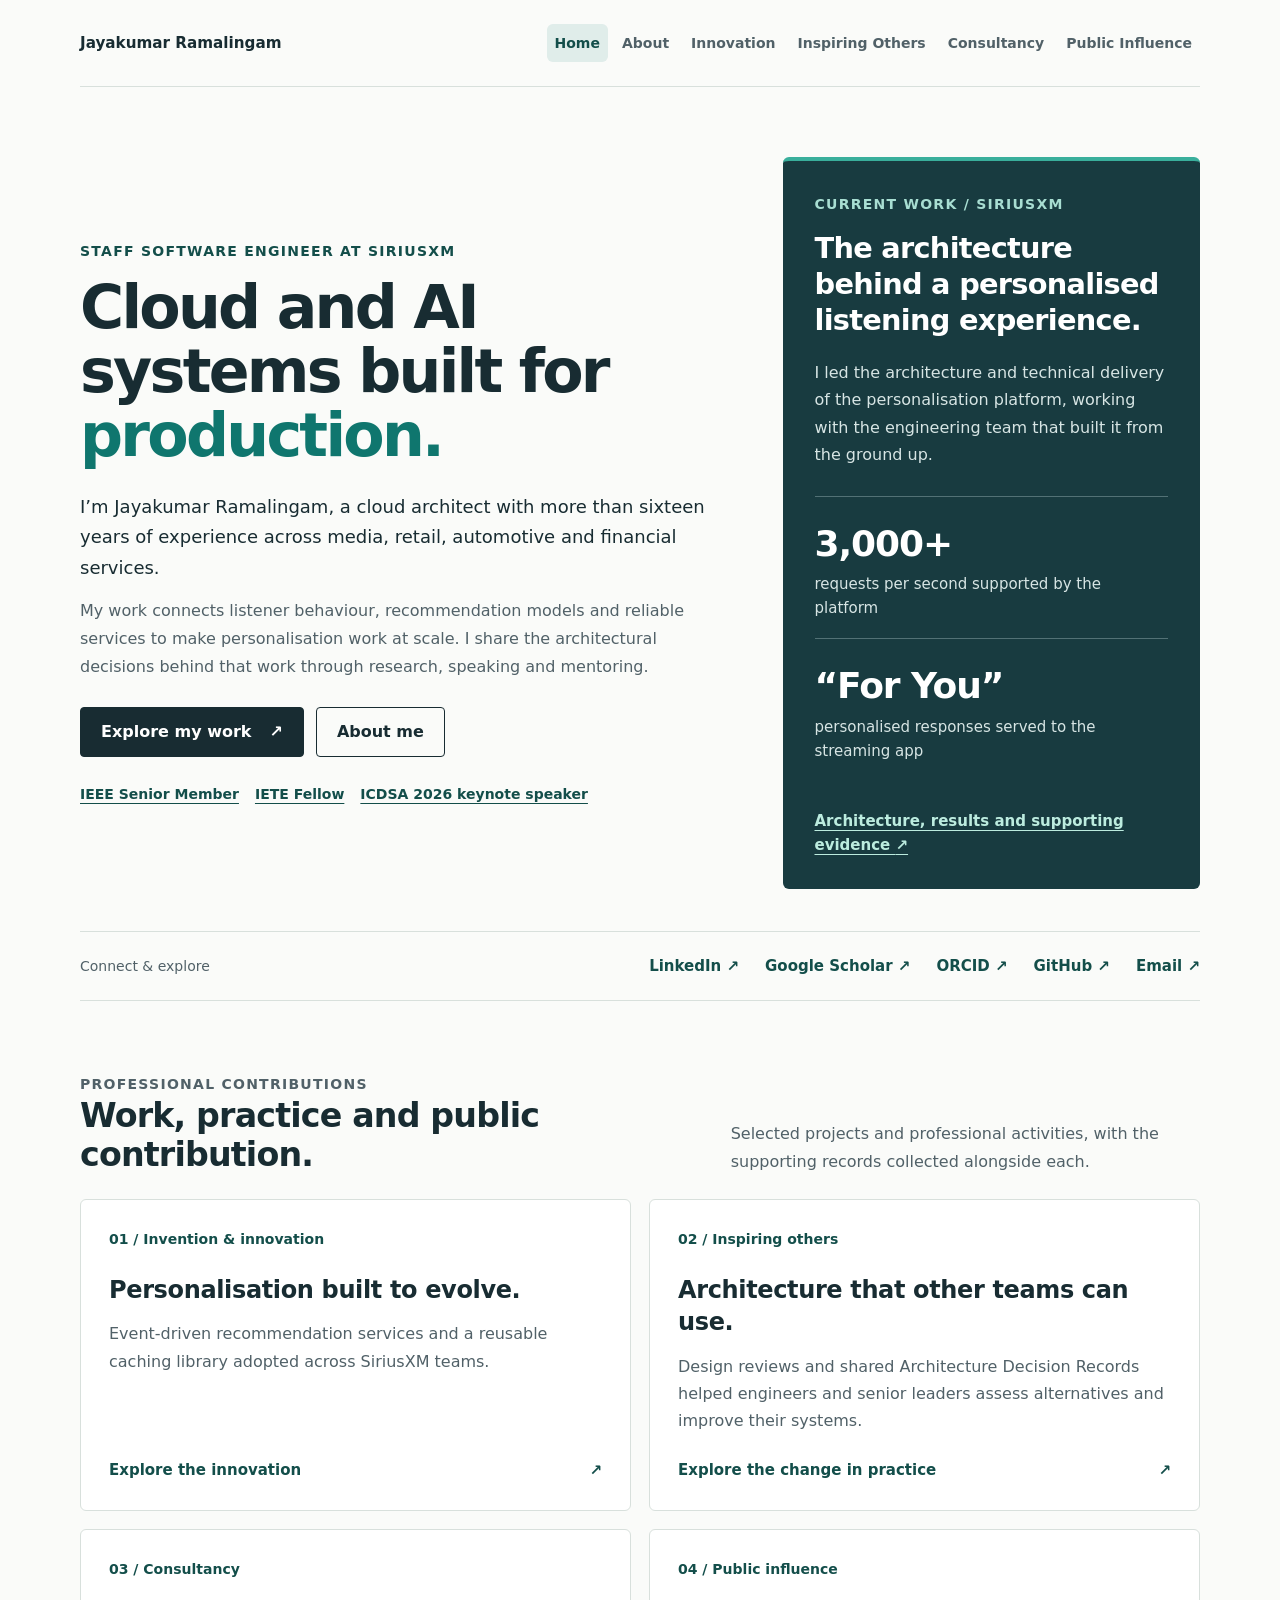
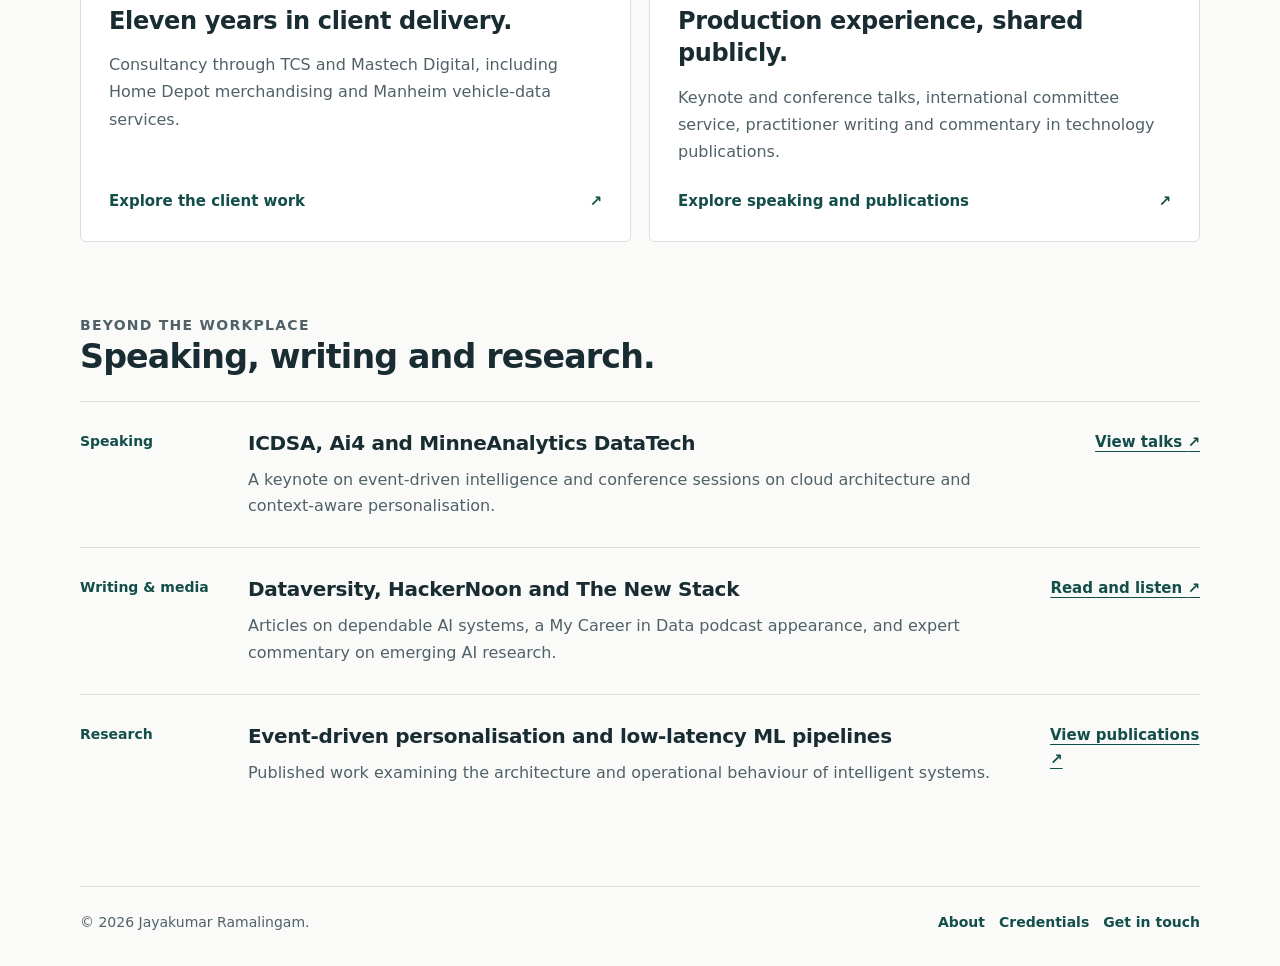
==== commit 1b577259: "Restore portrait and focus navigation on four criteria with full research portfolio" ====
--- a/index.html
+++ b/index.html
@@ -29,7 +29,7 @@
       <nav class="nav" aria-label="Primary navigation">
         <a aria-current="page" href="index.html">Home</a><a href="about.html">About</a>
         <a href="innovation.html">Innovation</a><a href="inspiring.html">Inspiring Others</a>
-        <a href="consultancy.html">Consultancy</a><a href="mentoring.html">Mentorship</a><a href="influencer.html">Public Influence</a>
+        <a href="consultancy.html">Consultancy</a><a href="influencer.html">Public Influence</a>
       </nav>
     </header>
     <main class="profile" id="main">
@@ -63,7 +63,6 @@
           <a class="work-card" href="consultancy.html"><span class="card-number">03 / Consultancy</span><h3>Eleven years in client delivery.</h3><p>Consultancy through TCS and Mastech Digital, including Home Depot merchandising and Manheim vehicle-data services.</p><span class="card-link">Explore the client work <span aria-hidden="true">↗</span></span></a>
           <a class="work-card" href="influencer.html"><span class="card-number">04 / Public influence</span><h3>Production experience, shared publicly.</h3><p>Keynote and conference talks, international committee service, practitioner writing and commentary in technology publications.</p><span class="card-link">Explore speaking and publications <span aria-hidden="true">↗</span></span></a>
         </div>
-        <p class="mentoring-note">I also mentor engineers on system design, architectural judgement and career development. <a href="mentoring.html">Mentoring and coaching ↗</a></p>
       </section>
       <section class="section public-work" aria-labelledby="public-title">
         <div class="section-heading"><p class="eyebrow">Beyond the workplace</p><h2 id="public-title">Speaking, writing and research.</h2></div>
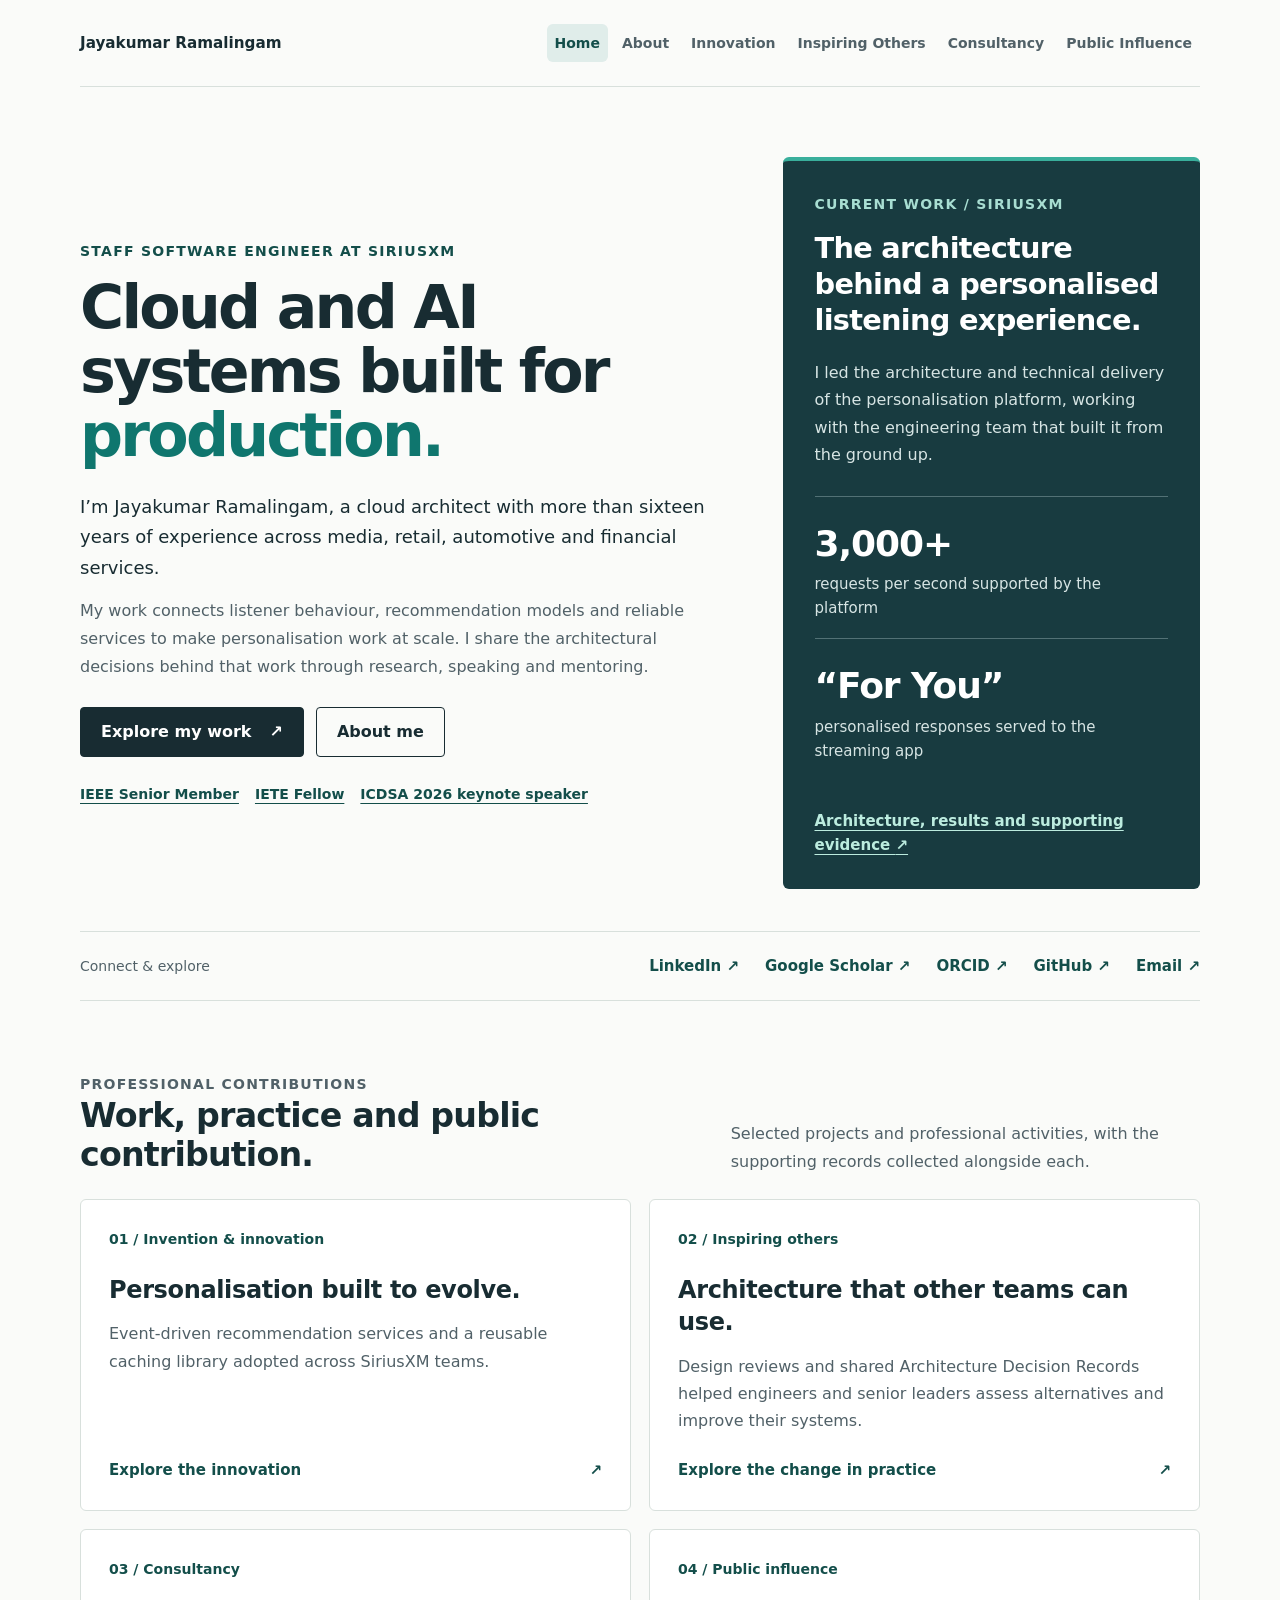
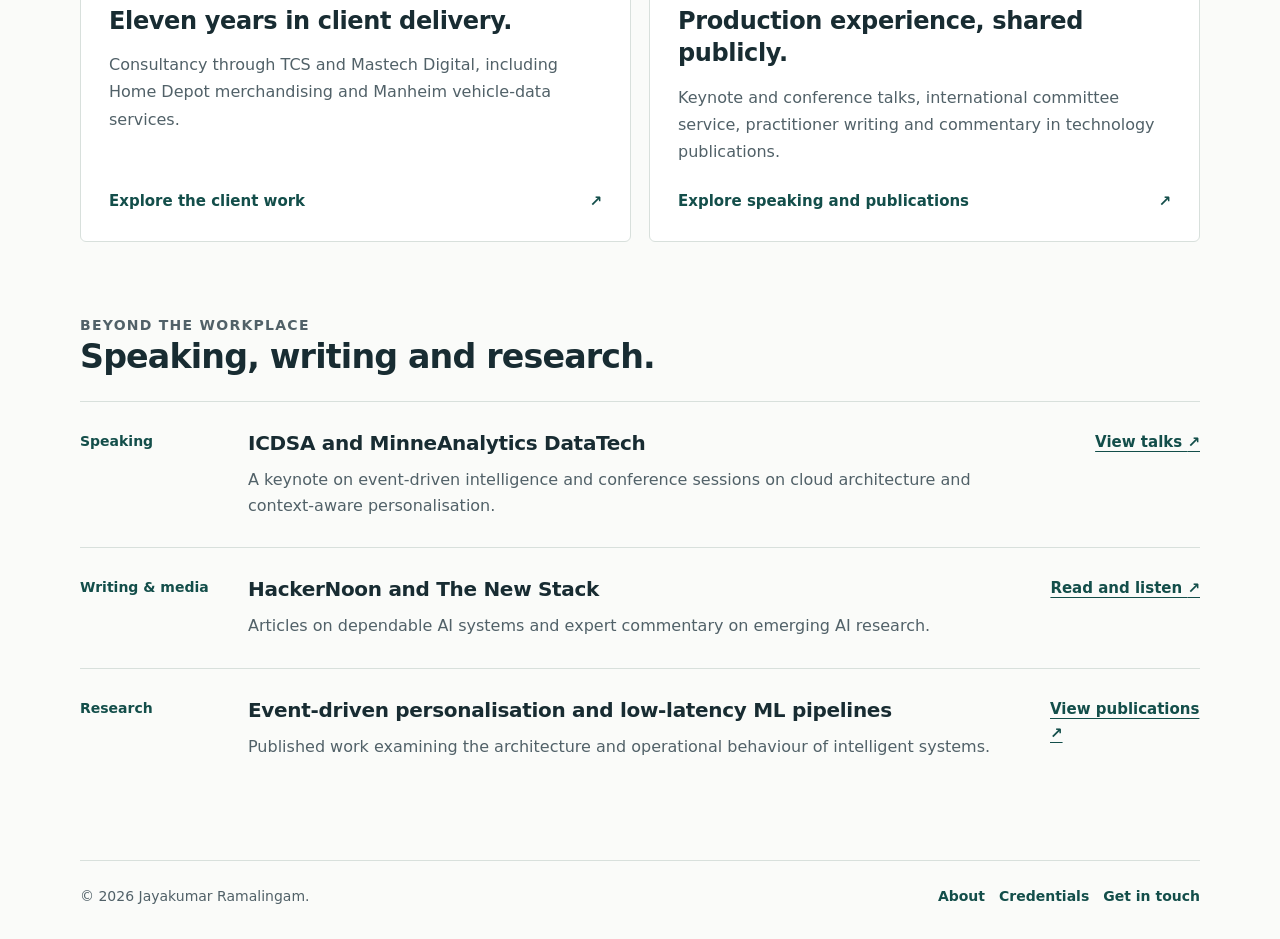
==== commit 09cc38ec: "Temporarily hide Ai4 and Dataversity podcast" ====
--- a/index.html
+++ b/index.html
@@ -67,8 +67,8 @@
       <section class="section public-work" aria-labelledby="public-title">
         <div class="section-heading"><p class="eyebrow">Beyond the workplace</p><h2 id="public-title">Speaking, writing and research.</h2></div>
         <div class="public-rows">
-          <article><span class="row-label">Speaking</span><div><h3>ICDSA, Ai4 and MinneAnalytics DataTech</h3><p>A keynote on event-driven intelligence and conference sessions on cloud architecture and context-aware personalisation.</p></div><a href="influencer.html#speaking-title">View talks <span aria-hidden="true">↗</span></a></article>
-          <article><span class="row-label">Writing &amp; media</span><div><h3>Dataversity, HackerNoon and The New Stack</h3><p>Articles on dependable AI systems, a My Career in Data podcast appearance, and expert commentary on emerging AI research.</p></div><a href="influencer.html#writing-title">Read and listen <span aria-hidden="true">↗</span></a></article>
+          <article><span class="row-label">Speaking</span><div><h3>ICDSA and MinneAnalytics DataTech</h3><p>A keynote on event-driven intelligence and conference sessions on cloud architecture and context-aware personalisation.</p></div><a href="influencer.html#speaking-title">View talks <span aria-hidden="true">↗</span></a></article>
+          <article><span class="row-label">Writing &amp; media</span><div><h3>HackerNoon and The New Stack</h3><p>Articles on dependable AI systems and expert commentary on emerging AI research.</p></div><a href="influencer.html#writing-title">Read and listen <span aria-hidden="true">↗</span></a></article>
           <article><span class="row-label">Research</span><div><h3>Event-driven personalisation and low-latency ML pipelines</h3><p>Published work examining the architecture and operational behaviour of intelligent systems.</p></div><a href="publications.html">View publications <span aria-hidden="true">↗</span></a></article>
         </div>
       </section>
--- a/style.css
+++ b/style.css
@@ -274,6 +274,7 @@
   transform: translateY(-2px);
 }
 
+
 .contribution-list {
   display: grid;
   grid-template-columns: repeat(2, minmax(0, 1fr));
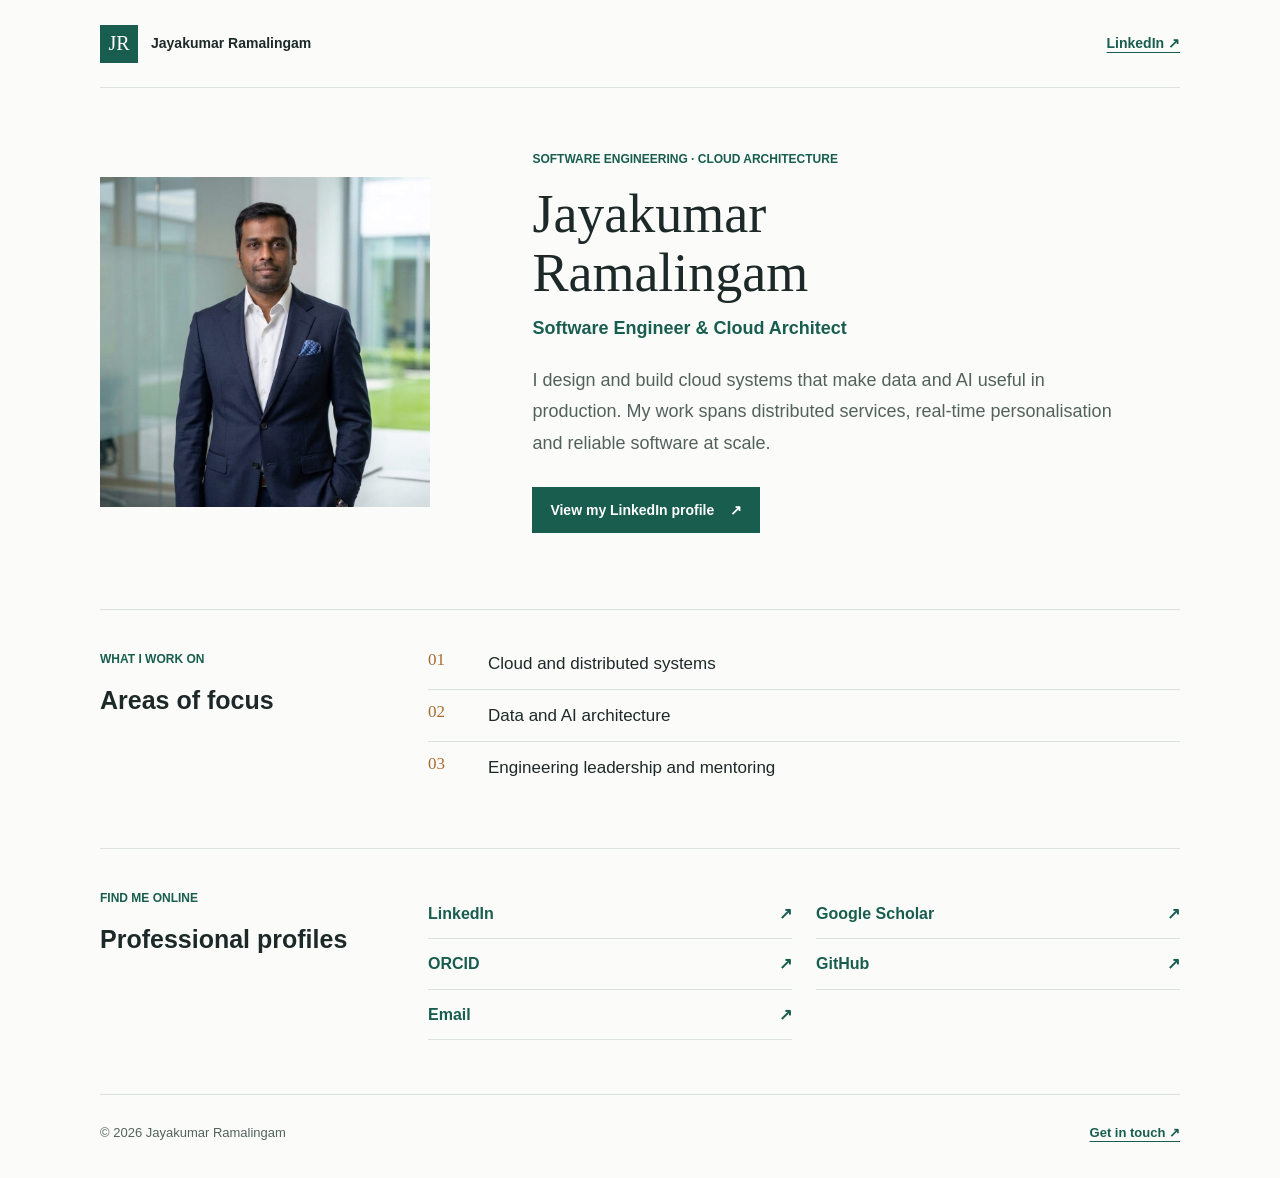
==== commit 07a644b8: "Make personal domain a concise profile site" ====
--- a/index.html
+++ b/index.html
@@ -4,75 +4,60 @@
     <meta charset="utf-8">
     <meta name="viewport" content="width=device-width, initial-scale=1">
     <meta name="robots" content="noindex, nofollow, noarchive, nosnippet">
-    <title>Jayakumar Ramalingam | Cloud &amp; AI Architecture</title>
-    <meta name="description" content="Jayakumar Ramalingam, Staff Software Engineer at SiriusXM. Sixteen years building cloud platforms, real-time personalisation and enterprise systems, with research and professional contributions.">
+    <title>Jayakumar Ramalingam | Software Engineer &amp; Cloud Architect</title>
+    <meta name="description" content="Jayakumar Ramalingam is a software engineer and cloud architect working on dependable cloud, data and AI systems.">
     <link rel="canonical" href="https://jayakumarramalingam.com/">
-    <meta property="og:type" content="website">
+    <meta property="og:type" content="profile">
     <meta property="og:site_name" content="Jayakumar Ramalingam">
-    <meta property="og:title" content="Jayakumar Ramalingam | Cloud &amp; AI Architecture">
-    <meta property="og:description" content="Staff Software Engineer at SiriusXM. Cloud architecture, real-time personalisation, applied research and professional service.">
+    <meta property="og:title" content="Jayakumar Ramalingam | Software Engineer &amp; Cloud Architect">
+    <meta property="og:description" content="Cloud architecture, data platforms and practical AI systems.">
     <meta property="og:url" content="https://jayakumarramalingam.com/">
     <meta property="og:image" content="https://jayakumarramalingam.com/assets/profile/jay-full.jpeg">
     <meta property="og:image:alt" content="Portrait of Jayakumar Ramalingam">
     <meta name="twitter:card" content="summary">
-    <meta name="twitter:title" content="Jayakumar Ramalingam | Cloud &amp; AI Architecture">
-    <meta name="twitter:description" content="Staff Software Engineer at SiriusXM. Cloud architecture, real-time personalisation, applied research and professional service.">
-    <meta name="twitter:image" content="https://jayakumarramalingam.com/assets/profile/jay-full.jpeg">
     <link rel="icon" href="favicon.svg" type="image/svg+xml">
-    <link rel="stylesheet" href="style.css">
-    <link rel="stylesheet" href="profile.css?v=20260906">
+    <link rel="stylesheet" href="style.css?v=20261007">
   </head>
-  <body class="profile-refresh">
+  <body>
     <a class="skip-link" href="#main">Skip to content</a>
-    <header class="site-header">
-      <a class="brand" href="index.html">Jayakumar Ramalingam</a>
-      <nav class="nav" aria-label="Primary navigation">
-        <a aria-current="page" href="index.html">Home</a><a href="about.html">About</a>
-        <a href="innovation.html">Innovation</a><a href="inspiring.html">Inspiring Others</a>
-        <a href="consultancy.html">Consultancy</a><a href="influencer.html">Public Influence</a>
-      </nav>
+    <header class="site-header wrap">
+      <a class="brand" href="/" aria-label="Jayakumar Ramalingam, home"><span class="monogram" aria-hidden="true">JR</span><span>Jayakumar Ramalingam</span></a>
+      <a class="header-link" href="https://www.linkedin.com/in/jayakumarramalingam/" target="_blank" rel="noopener noreferrer">LinkedIn <span aria-hidden="true">↗</span></a>
     </header>
-    <main class="profile" id="main">
-      <section class="intro-grid" aria-labelledby="page-title">
-        <div class="intro-copy">
-          <p class="eyebrow">Staff Software Engineer at SiriusXM</p>
-          <h1 id="page-title">Cloud and AI systems built for <span>production.</span></h1>
-          <p class="intro-lead">I’m Jayakumar Ramalingam, a cloud architect with more than sixteen years of experience across media, retail, automotive and financial services.</p>
-          <p class="intro-detail">My work connects listener behaviour, recommendation models and reliable services to make personalisation work at scale. I share the architectural decisions behind that work through research, speaking and mentoring.</p>
-          <div class="actions"><a href="innovation.html">Explore my work <span aria-hidden="true">↗</span></a><a href="about.html">About me</a></div>
-          <ul class="recognition-strip" aria-label="Professional recognition">
-            <li><a href="assets/certificates/ieee-senior-member-letter.pdf">IEEE Senior Member</a></li>
-            <li><a href="assets/certificates/iete-2026-fellow-certificate.pdf">IETE Fellow</a></li>
-            <li><a href="assets/certificates/icdsa-2026-keynote-certificate.pdf">ICDSA 2026 keynote speaker</a></li>
-          </ul>
-        </div>
-        <aside class="work-panel" aria-label="Current work">
-          <p class="eyebrow">Current work / SiriusXM</p>
-          <h2>The architecture behind a personalised listening experience.</h2>
-          <p>I led the architecture and technical delivery of the personalisation platform, working with the engineering team that built it from the ground up.</p>
-          <dl class="work-facts"><div><dt>3,000+</dt><dd>requests per second supported by the platform</dd></div><div><dt>“For You”</dt><dd>personalised responses served to the streaming app</dd></div></dl>
-          <a href="innovation.html">Architecture, results and supporting evidence <span aria-hidden="true">↗</span></a>
-        </aside>
-      </section>
-      <div class="profile-links" aria-label="Professional profiles"><span>Connect &amp; explore</span><a href="https://linkedin.com/in/jayakumarramalingam">LinkedIn ↗</a><a href="https://scholar.google.com/citations?user=TAICrQcAAAAJ">Google Scholar ↗</a><a href="https://orcid.org/0009-0007-9823-3097">ORCID ↗</a><a href="https://github.com/jayakumar-ramalingam/">GitHub ↗</a><a href="mailto:Jayakumar.ramalingam@ieee.org">Email ↗</a></div>
-      <section class="section" aria-labelledby="contributions-title">
-        <div class="section-heading section-heading-wide"><div><p class="eyebrow">Professional contributions</p><h2 id="contributions-title">Work, practice and public contribution.</h2></div><p>Selected projects and professional activities, with the supporting records collected alongside each.</p></div>
-        <div class="work-grid">
-          <a class="work-card" href="innovation.html"><span class="card-number">01 / Invention &amp; innovation</span><h3>Personalisation built to evolve.</h3><p>Event-driven recommendation services and a reusable caching library adopted across SiriusXM teams.</p><span class="card-link">Explore the innovation <span aria-hidden="true">↗</span></span></a>
-          <a class="work-card" href="inspiring.html"><span class="card-number">02 / Inspiring others</span><h3>Architecture that other teams can use.</h3><p>Design reviews and shared Architecture Decision Records helped engineers and senior leaders assess alternatives and improve their systems.</p><span class="card-link">Explore the change in practice <span aria-hidden="true">↗</span></span></a>
-          <a class="work-card" href="consultancy.html"><span class="card-number">03 / Consultancy</span><h3>Eleven years in client delivery.</h3><p>Consultancy through TCS and Mastech Digital, including Home Depot merchandising and Manheim vehicle-data services.</p><span class="card-link">Explore the client work <span aria-hidden="true">↗</span></span></a>
-          <a class="work-card" href="influencer.html"><span class="card-number">04 / Public influence</span><h3>Production experience, shared publicly.</h3><p>Keynote and conference talks, international committee service, practitioner writing and commentary in technology publications.</p><span class="card-link">Explore speaking and publications <span aria-hidden="true">↗</span></span></a>
+
+    <main id="main" class="wrap">
+      <section class="introduction" aria-labelledby="name">
+        <img class="portrait" src="assets/profile/jay-full.jpeg" width="945" height="1112" alt="Jayakumar Ramalingam" fetchpriority="high">
+        <div class="introduction-copy">
+          <p class="eyebrow">Software engineering · Cloud architecture</p>
+          <h1 id="name">Jayakumar<br>Ramalingam</h1>
+          <p class="role">Software Engineer &amp; Cloud Architect</p>
+          <p class="summary">I design and build cloud systems that make data and AI useful in production. My work spans distributed services, real-time personalisation and reliable software at scale.</p>
+          <a class="primary-link" href="https://www.linkedin.com/in/jayakumarramalingam/" target="_blank" rel="noopener noreferrer">View my LinkedIn profile <span aria-hidden="true">↗</span></a>
         </div>
       </section>
-      <section class="section public-work" aria-labelledby="public-title">
-        <div class="section-heading"><p class="eyebrow">Beyond the workplace</p><h2 id="public-title">Speaking, writing and research.</h2></div>
-        <div class="public-rows">
-          <article><span class="row-label">Speaking</span><div><h3>ICDSA and MinneAnalytics DataTech</h3><p>A keynote on event-driven intelligence and conference sessions on cloud architecture and context-aware personalisation.</p></div><a href="influencer.html#speaking-title">View talks <span aria-hidden="true">↗</span></a></article>
-          <article><span class="row-label">Writing &amp; media</span><div><h3>HackerNoon and The New Stack</h3><p>Articles on dependable AI systems and expert commentary on emerging AI research.</p></div><a href="influencer.html#writing-title">Read and listen <span aria-hidden="true">↗</span></a></article>
-          <article><span class="row-label">Research</span><div><h3>Event-driven personalisation and low-latency ML pipelines</h3><p>Published work examining the architecture and operational behaviour of intelligent systems.</p></div><a href="publications.html">View publications <span aria-hidden="true">↗</span></a></article>
-        </div>
+
+      <section class="focus" aria-labelledby="focus-title">
+        <div class="section-label"><p class="eyebrow">What I work on</p><h2 id="focus-title">Areas of focus</h2></div>
+        <ul>
+          <li><span class="focus-number">01</span><span>Cloud and distributed systems</span></li>
+          <li><span class="focus-number">02</span><span>Data and AI architecture</span></li>
+          <li><span class="focus-number">03</span><span>Engineering leadership and mentoring</span></li>
+        </ul>
+      </section>
+
+      <section class="elsewhere" aria-labelledby="elsewhere-title">
+        <div class="section-label"><p class="eyebrow">Find me online</p><h2 id="elsewhere-title">Professional profiles</h2></div>
+        <nav class="social-links" aria-label="Professional profiles">
+          <a href="https://www.linkedin.com/in/jayakumarramalingam/" target="_blank" rel="noopener noreferrer">LinkedIn <span aria-hidden="true">↗</span></a>
+          <a href="https://scholar.google.com/citations?user=TAICrQcAAAAJ" target="_blank" rel="noopener noreferrer">Google Scholar <span aria-hidden="true">↗</span></a>
+          <a href="https://orcid.org/0009-0007-9823-3097" target="_blank" rel="noopener noreferrer">ORCID <span aria-hidden="true">↗</span></a>
+          <a href="https://github.com/jayakumar-ramalingam/" target="_blank" rel="noopener noreferrer">GitHub <span aria-hidden="true">↗</span></a>
+          <a href="mailto:Jayakumar.ramalingam@ieee.org">Email <span aria-hidden="true">↗</span></a>
+        </nav>
       </section>
     </main>
-    <footer class="site-footer"><p>© 2026 Jayakumar Ramalingam.</p><div><a href="about.html">About</a><a href="certifications.html">Credentials</a><a href="mailto:Jayakumar.ramalingam@ieee.org">Get in touch</a></div></footer>
+
+    <footer class="site-footer wrap"><span>© 2026 Jayakumar Ramalingam</span><a href="mailto:Jayakumar.ramalingam@ieee.org">Get in touch <span aria-hidden="true">↗</span></a></footer>
   </body>
 </html>
--- a/style.css
+++ b/style.css
@@ -1,888 +1,67 @@
 :root {
   color-scheme: light;
-  --bg: #f7f4ef;
-  --surface: #ffffff;
-  --ink: #202124;
-  --muted: #5f6368;
-  --line: #d7d2ca;
-  --accent: #0f766e;
-  --accent-dark: #134e4a;
-  --warm: #d97706;
+  --ink: #1d2928;
+  --muted: #53615d;
+  --green: #185d4e;
+  --gold: #a86b31;
+  --line: #dce2de;
+  --paper: #fbfcfa;
+  font-family: Arial, Helvetica, sans-serif;
+  color: var(--ink);
+  background: var(--paper);
 }
 
-* {
-  box-sizing: border-box;
+* { box-sizing: border-box; }
+html { scroll-behavior: smooth; }
+body { margin: 0; min-width: 300px; line-height: 1.6; }
+a { color: var(--green); text-underline-offset: 4px; }
+a:hover { text-decoration-thickness: 2px; }
+a:focus-visible { outline: 3px solid var(--gold); outline-offset: 4px; }
+.wrap { width: min(1080px, calc(100% - 48px)); margin-inline: auto; }
+.skip-link { position: absolute; top: -100px; left: 20px; z-index: 10; padding: 10px 16px; background: white; }
+.skip-link:focus { top: 12px; }
+
+.site-header { display: flex; justify-content: space-between; align-items: center; gap: 24px; min-height: 88px; border-bottom: 1px solid var(--line); }
+.brand { display: inline-flex; align-items: center; gap: 13px; color: var(--ink); text-decoration: none; font-size: 14px; font-weight: 700; }
+.monogram { display: grid; place-items: center; width: 38px; height: 38px; background: var(--green); color: white; font: 20px Georgia, serif; }
+.header-link { font-size: 14px; font-weight: 700; white-space: nowrap; }
+
+.introduction { display: grid; grid-template-columns: minmax(0, 330px) minmax(0, 1fr); align-items: center; gap: clamp(36px, 8vw, 104px); padding: 62px 0 76px; }
+.portrait { display: block; width: 100%; max-width: 330px; height: auto; aspect-ratio: 1; object-fit: cover; object-position: center top; background: #e3e9e7; }
+.eyebrow { margin: 0 0 16px; color: var(--green); font-size: 12px; font-weight: 700; text-transform: uppercase; }
+h1, h2, p { margin-top: 0; }
+h1 { margin-bottom: 12px; font: 400 54px/1.08 Georgia, serif; overflow-wrap: anywhere; }
+.role { margin-bottom: 22px; color: var(--green); font-size: 18px; font-weight: 700; }
+.summary { max-width: 580px; margin-bottom: 28px; color: var(--muted); font-size: 18px; line-height: 1.75; }
+.primary-link { display: inline-flex; align-items: center; gap: 16px; min-height: 46px; padding: 10px 18px; background: var(--green); color: white; font-size: 14px; font-weight: 700; text-decoration: none; }
+.primary-link:hover { background: #104c3f; }
+
+.focus, .elsewhere { display: grid; grid-template-columns: minmax(0, 280px) minmax(0, 1fr); gap: 48px; padding: 40px 0 54px; border-top: 1px solid var(--line); }
+.section-label h2 { margin: 0; font-size: 25px; line-height: 1.25; }
+.focus ul { list-style: none; padding: 0; margin: 0; }
+.focus li { display: grid; grid-template-columns: 44px minmax(0, 1fr); gap: 16px; padding: 12px 0; border-bottom: 1px solid var(--line); font-size: 17px; }
+.focus li:first-child { padding-top: 0; }
+.focus li:last-child { border-bottom: 0; }
+.focus-number { color: var(--gold); font: 17px Georgia, serif; }
+.social-links { display: grid; grid-template-columns: repeat(2, minmax(0, 1fr)); gap: 0 24px; }
+.social-links a { display: flex; justify-content: space-between; gap: 12px; padding: 12px 0; border-bottom: 1px solid var(--line); font-size: 16px; font-weight: 700; text-decoration: none; }
+.social-links a:hover { text-decoration: underline; }
+.site-footer { display: flex; justify-content: space-between; gap: 20px; padding: 28px 0 34px; border-top: 1px solid var(--line); color: var(--muted); font-size: 13px; }
+.site-footer a { font-weight: 700; }
+
+@media (max-width: 700px) {
+  .wrap { width: calc(100% - 32px); }
+  .site-header { min-height: 72px; }
+  .brand { font-size: 13px; }
+  .monogram { width: 34px; height: 34px; font-size: 18px; }
+  .header-link { font-size: 13px; }
+  .introduction { grid-template-columns: 1fr; gap: 20px; padding: 24px 0 32px; }
+  .portrait { width: min(100%, 240px); max-height: 240px; }
+  h1 { font-size: 40px; }
+  .summary { font-size: 16px; }
+  .focus, .elsewhere { grid-template-columns: 1fr; gap: 24px; padding: 32px 0 42px; }
+  .social-links { grid-template-columns: 1fr; }
+  .site-footer { flex-wrap: wrap; }
 }
 
-body {
-  margin: 0;
-  min-height: 100vh;
-  font-family: Inter, ui-sans-serif, system-ui, -apple-system, BlinkMacSystemFont,
-    "Segoe UI", sans-serif;
-  color: var(--ink);
-  background:
-    radial-gradient(circle at 88% 18%, rgba(217, 119, 6, 0.16), transparent 26%),
-    linear-gradient(135deg, rgba(15, 118, 110, 0.12), transparent 35%),
-    var(--bg);
-}
-
-a {
-  color: inherit;
-}
-
-.site-header,
-.site-footer,
-.profile {
-  width: min(1120px, calc(100% - 32px));
-  margin: 0 auto;
-}
-
-.site-header {
-  display: flex;
-  justify-content: space-between;
-  gap: 24px;
-  align-items: center;
-  padding: 24px 0;
-}
-
-.brand {
-  flex: 0 0 auto;
-  color: var(--ink);
-  font-weight: 900;
-  text-decoration: none;
-}
-
-.nav {
-  display: flex;
-  flex-wrap: wrap;
-  justify-content: flex-end;
-  gap: 6px;
-}
-
-.nav a {
-  min-height: 34px;
-  padding: 8px 10px;
-  border-radius: 6px;
-  color: var(--muted);
-  font-size: 0.9rem;
-  font-weight: 800;
-  text-decoration: none;
-}
-
-.nav a:hover,
-.nav a[aria-current="page"] {
-  background: rgba(15, 118, 110, 0.11);
-  color: var(--accent-dark);
-}
-
-.profile {
-  padding: 48px 0 64px;
-}
-
-.hero {
-  display: grid;
-  grid-template-columns: minmax(0, 1fr) minmax(320px, 0.62fr);
-  gap: 44px;
-  align-items: center;
-  padding: 40px 0 56px;
-}
-
-.hero-copy,
-.page-hero > div {
-  max-width: 780px;
-}
-
-.page {
-  padding-top: 36px;
-}
-
-.page-hero {
-  display: grid;
-  grid-template-columns: minmax(0, 1fr) 164px;
-  gap: 36px;
-  align-items: center;
-  padding-bottom: 48px;
-}
-
-.eyebrow {
-  margin: 0 0 14px;
-  color: var(--accent-dark);
-  font-size: 0.78rem;
-  font-weight: 900;
-  letter-spacing: 0.12em;
-  text-transform: uppercase;
-}
-
-h1,
-h2,
-h3,
-p {
-  letter-spacing: 0;
-}
-
-h1 {
-  margin: 0;
-  max-width: 11ch;
-  font-size: clamp(3.1rem, 7vw, 6.4rem);
-  line-height: 0.96;
-}
-
-.page-hero h1 {
-  max-width: 13ch;
-  font-size: clamp(2.7rem, 6vw, 5.5rem);
-}
-
-h2 {
-  margin: 0;
-  font-size: clamp(1.8rem, 3vw, 3rem);
-  line-height: 1.08;
-}
-
-h3 {
-  margin: 0;
-  font-size: 1rem;
-}
-
-.summary {
-  max-width: 680px;
-  margin: 18px 0 0;
-  color: var(--muted);
-  font-size: 1.2rem;
-  line-height: 1.7;
-}
-
-.hero-statement {
-  max-width: 620px;
-  margin: 28px 0 0;
-  font-size: 2rem;
-  font-weight: 900;
-  line-height: 1.15;
-}
-
-.actions,
-.inline-links {
-  display: flex;
-  flex-wrap: wrap;
-  gap: 12px;
-  margin-top: 32px;
-}
-
-.actions a,
-.inline-links a,
-.section-list article > a {
-  display: inline-flex;
-  align-items: center;
-  justify-content: center;
-  min-height: 44px;
-  padding: 0 18px;
-  border: 1px solid var(--ink);
-  border-radius: 6px;
-  font-weight: 900;
-  text-decoration: none;
-  transition:
-    background-color 160ms ease,
-    color 160ms ease,
-    transform 160ms ease;
-}
-
-.actions a:first-child,
-.inline-links a:first-child,
-.section-list article > a {
-  background: var(--ink);
-  color: var(--surface);
-}
-
-.actions a:hover,
-.inline-links a:hover,
-.section-list article > a:hover {
-  transform: translateY(-2px);
-}
-
-.connect-panel {
-  padding: 24px;
-  border: 1px solid var(--line);
-  border-radius: 8px;
-  background: rgba(255, 255, 255, 0.82);
-  box-shadow: 0 24px 60px rgba(32, 33, 36, 0.16);
-}
-
-.connect-panel .eyebrow {
-  margin: 0;
-}
-
-.connect-links {
-  display: grid;
-  gap: 8px;
-  margin: 18px 0 0;
-  padding: 0;
-  list-style: none;
-}
-
-.connect-links a {
-  display: flex;
-  min-height: 42px;
-  align-items: center;
-  padding: 0 14px;
-  border: 1px solid var(--line);
-  border-radius: 6px;
-  background: var(--surface);
-  color: var(--accent-dark);
-  font-weight: 900;
-  text-decoration: none;
-}
-
-.connect-links a:hover {
-  border-color: var(--accent);
-}
-
-.home-contributions {
-  padding-top: 32px;
-  border-top: 1px solid var(--line);
-}
-
-.evidence-grid {
-  display: grid;
-  grid-template-columns: repeat(5, minmax(0, 1fr));
-  gap: 12px;
-}
-
-.evidence-grid a {
-  display: flex;
-  min-height: 164px;
-  flex-direction: column;
-  justify-content: space-between;
-  padding: 20px;
-  border: 1px solid var(--line);
-  border-radius: 8px;
-  background: rgba(255, 255, 255, 0.8);
-  color: var(--ink);
-  font-weight: 900;
-  line-height: 1.25;
-  text-decoration: none;
-  transition: border-color 160ms ease, transform 160ms ease;
-}
-
-.evidence-grid a::after {
-  content: "View evidence";
-  color: var(--accent-dark);
-  font-size: 0.78rem;
-  text-transform: uppercase;
-}
-
-.evidence-grid a:hover {
-  border-color: var(--accent);
-  transform: translateY(-2px);
-}
-
-
-.contribution-list {
-  display: grid;
-  grid-template-columns: repeat(2, minmax(0, 1fr));
-  gap: 0 28px;
-  margin: 0;
-  padding: 0;
-  list-style: none;
-}
-
-.contribution-list li {
-  min-width: 0;
-  padding: 18px 0;
-  border-top: 1px solid var(--line);
-}
-
-.contribution-list a,
-.contribution-list span {
-  display: block;
-}
-
-.contribution-list a {
-  color: var(--accent-dark);
-  font-weight: 900;
-  text-decoration: none;
-}
-
-.contribution-list span {
-  margin-top: 8px;
-  color: var(--muted);
-  line-height: 1.55;
-}
-
-.avatar {
-  width: 164px;
-  height: 164px;
-  border: 1px solid var(--line);
-  border-radius: 50%;
-  object-fit: cover;
-  background: var(--surface);
-  box-shadow: 0 20px 45px rgba(32, 33, 36, 0.12);
-}
-
-.about-hero {
-  grid-template-columns: minmax(0, 0.92fr) minmax(260px, 0.48fr);
-}
-
-.profile-portrait {
-  display: block;
-  width: 100%;
-  max-width: 360px;
-  aspect-ratio: 4 / 5;
-  justify-self: end;
-  border: 1px solid var(--line);
-  border-radius: 8px;
-  object-fit: cover;
-  object-position: center top;
-  background: var(--surface);
-  box-shadow: 0 24px 60px rgba(32, 33, 36, 0.16);
-}
-
-.details {
-  display: grid;
-  grid-template-columns: repeat(3, minmax(0, 1fr));
-  gap: 18px;
-  border-top: 1px solid var(--line);
-  padding-top: 24px;
-}
-
-.details article,
-.timeline article,
-.credentials > div,
-.section-list article {
-  min-height: 180px;
-  padding: 22px;
-  border: 1px solid var(--line);
-  border-radius: 8px;
-  background: rgba(255, 255, 255, 0.76);
-}
-
-.details h2,
-.timeline h3 {
-  margin: 0 0 14px;
-  font-size: 1rem;
-}
-
-.details p,
-.timeline p,
-.section p,
-.credentials p,
-.section-list p {
-  margin: 0;
-  color: var(--muted);
-  line-height: 1.65;
-}
-
-.details .evidence-note {
-  margin-top: 14px;
-  font-size: 0.9rem;
-}
-
-.stats {
-  display: grid;
-  grid-template-columns: repeat(3, minmax(0, 1fr));
-  gap: 1px;
-  margin-top: 18px;
-  overflow: hidden;
-  border: 1px solid var(--line);
-  border-radius: 8px;
-  background: var(--line);
-}
-
-.stats div {
-  min-width: 0;
-  padding: 18px;
-  background: rgba(255, 255, 255, 0.84);
-}
-
-.case-study h3 {
-  margin-bottom: 12px;
-  color: var(--accent-dark);
-  font-size: 0.9rem;
-  text-transform: uppercase;
-}
-
-.architecture-flow {
-  display: grid;
-  justify-items: center;
-  gap: 10px;
-  padding: 24px;
-  border: 1px solid var(--line);
-  border-radius: 8px;
-  background: rgba(255, 255, 255, 0.76);
-  text-align: center;
-}
-
-.architecture-flow > span,
-.architecture-services span {
-  padding: 12px 16px;
-  border: 1px solid var(--line);
-  border-radius: 4px;
-  background: var(--surface);
-  color: var(--ink);
-  font-weight: 700;
-}
-
-.architecture-flow b {
-  color: var(--accent-dark);
-}
-
-.architecture-services {
-  display: grid;
-  grid-template-columns: repeat(4, minmax(0, 1fr));
-  gap: 8px;
-  width: 100%;
-}
-
-.stats span {
-  display: block;
-  margin-bottom: 8px;
-  color: var(--muted);
-  font-size: 0.78rem;
-  font-weight: 900;
-  text-transform: uppercase;
-}
-
-.stats strong {
-  display: block;
-  overflow-wrap: anywhere;
-  font-size: 1rem;
-}
-
-.section {
-  margin-top: 64px;
-}
-
-.section-heading {
-  max-width: 760px;
-  margin-bottom: 24px;
-}
-
-.timeline {
-  display: grid;
-  gap: 14px;
-}
-
-.timeline article {
-  display: grid;
-  grid-template-columns: minmax(180px, 0.8fr) 120px minmax(0, 1.4fr);
-  gap: 20px;
-  align-items: start;
-  min-height: 0;
-}
-
-.timeline article > span {
-  color: var(--accent-dark);
-  font-size: 0.9rem;
-  font-weight: 900;
-}
-
-.timeline h3 {
-  margin-bottom: 6px;
-}
-
-.two-column {
-  display: grid;
-  grid-template-columns: minmax(0, 0.95fr) minmax(0, 1.05fr);
-  gap: 36px;
-  align-items: start;
-  padding-top: 32px;
-  border-top: 1px solid var(--line);
-}
-
-.two-column h2 {
-  margin-bottom: 18px;
-}
-
-.two-column p + p {
-  margin-top: 14px;
-}
-
-.skill-list,
-.link-list {
-  display: grid;
-  gap: 10px;
-  margin: 0;
-  padding: 0;
-  list-style: none;
-}
-
-.skill-list li,
-.link-list li {
-  padding: 14px 16px;
-  border-left: 4px solid var(--accent);
-  border-radius: 6px;
-  background: rgba(255, 255, 255, 0.8);
-  color: var(--muted);
-  line-height: 1.45;
-}
-
-.link-list a {
-  color: var(--accent-dark);
-  font-weight: 900;
-}
-
-.proof-list,
-.fact-list {
-  display: grid;
-  gap: 14px;
-  margin: 0;
-  padding: 0;
-  list-style: none;
-}
-
-.proof-list li,
-.fact-list li {
-  padding: 22px;
-  border: 1px solid var(--line);
-  border-radius: 8px;
-  background: rgba(255, 255, 255, 0.76);
-}
-
-.proof-list span,
-.fact-list li {
-  color: var(--muted);
-  line-height: 1.65;
-}
-
-.proof-list li {
-  display: grid;
-  grid-template-columns: minmax(220px, 0.6fr) minmax(0, 1.4fr);
-  gap: 18px;
-  align-items: start;
-}
-
-.proof-list a {
-  color: var(--accent-dark);
-  font-weight: 900;
-}
-
-.proof-note {
-  margin-top: 18px;
-  color: var(--muted);
-  line-height: 1.65;
-}
-
-.fact-list strong {
-  color: var(--ink);
-}
-
-.text-links {
-  display: flex;
-  flex-wrap: wrap;
-  gap: 14px;
-  margin-top: 16px;
-}
-
-.text-links a {
-  color: var(--accent-dark);
-  font-weight: 900;
-}
-
-.text-link {
-  display: inline-block;
-  margin-top: 16px;
-  color: var(--accent-dark);
-  font-weight: 900;
-}
-
-.credentials {
-  display: grid;
-  grid-template-columns: minmax(0, 0.75fr) minmax(0, 1.25fr);
-  gap: 18px;
-}
-
-.credentials h2 {
-  margin-bottom: 10px;
-  font-size: 1.35rem;
-}
-
-.section-list {
-  display: grid;
-  gap: 18px;
-}
-
-.section-list-spaced {
-  margin-top: 18px;
-}
-
-.section-list article {
-  min-height: 0;
-}
-
-.section-list h2 {
-  max-width: 860px;
-  margin-bottom: 14px;
-  font-size: clamp(1.5rem, 3vw, 2.4rem);
-}
-
-.section-list article > a {
-  margin-top: 20px;
-}
-
-.cert-grid {
-  display: grid;
-  grid-template-columns: repeat(2, minmax(0, 1fr));
-  gap: 18px;
-  border-top: 1px solid var(--line);
-  padding-top: 24px;
-}
-
-.cert-grid article {
-  min-height: 210px;
-  padding: 24px;
-  border: 1px solid var(--line);
-  border-radius: 8px;
-  background: rgba(255, 255, 255, 0.78);
-}
-
-.cert-grid span {
-  display: inline-flex;
-  min-height: 32px;
-  align-items: center;
-  padding: 0 10px;
-  border-radius: 999px;
-  background: rgba(15, 118, 110, 0.12);
-  color: var(--accent-dark);
-  font-size: 0.78rem;
-  font-weight: 900;
-  text-transform: uppercase;
-}
-
-.cert-grid h2 {
-  margin: 18px 0 12px;
-  font-size: clamp(1.45rem, 2.4vw, 2.15rem);
-}
-
-.cert-grid p {
-  margin: 0;
-  color: var(--muted);
-  line-height: 1.65;
-}
-
-.certificate-gallery {
-  display: grid;
-  grid-template-columns: repeat(2, minmax(0, 1fr));
-  gap: 18px;
-}
-
-.certificate-group + .certificate-group {
-  margin-top: 36px;
-}
-
-.certificate-group > h3 {
-  margin-bottom: 14px;
-  font-size: 1.15rem;
-}
-
-.certificate-gallery article {
-  overflow: hidden;
-  border: 1px solid var(--line);
-  border-radius: 8px;
-  background: rgba(255, 255, 255, 0.82);
-}
-
-.certificate-gallery article > a {
-  display: flex;
-  align-items: center;
-  justify-content: center;
-  background: #ede8de;
-}
-
-.certificate-gallery img {
-  display: block;
-  width: 100%;
-  aspect-ratio: 16 / 10;
-  object-fit: contain;
-  object-position: center;
-  background: #fffdfa;
-}
-
-.certificate-gallery .certificate-portrait img {
-  aspect-ratio: 4 / 5;
-}
-
-.certificate-gallery div {
-  padding: 18px;
-}
-
-.certificate-gallery span {
-  display: block;
-  margin-bottom: 10px;
-  color: var(--accent-dark);
-  font-size: 0.78rem;
-  font-weight: 900;
-  text-transform: uppercase;
-}
-
-.certificate-gallery h3 {
-  margin-bottom: 10px;
-  font-size: 1.05rem;
-}
-
-.certificate-gallery p {
-  margin: 0;
-  color: var(--muted);
-  line-height: 1.55;
-}
-
-.photo-gallery {
-  display: grid;
-  grid-template-columns: repeat(3, minmax(0, 1fr));
-  gap: 18px;
-}
-
-.photo-gallery figure {
-  margin: 0;
-  overflow: hidden;
-  border: 1px solid var(--line);
-  border-radius: 8px;
-  background: rgba(255, 255, 255, 0.82);
-}
-
-.photo-gallery a {
-  display: block;
-  background: #ede8de;
-}
-
-.photo-gallery img {
-  display: block;
-  width: 100%;
-  aspect-ratio: 4 / 5;
-  object-fit: cover;
-  object-position: center;
-}
-
-.photo-gallery figcaption {
-  padding: 14px 16px;
-  color: var(--muted);
-  font-weight: 800;
-  line-height: 1.4;
-}
-
-.gallery-group + .gallery-group {
-  margin-top: 42px;
-}
-
-.gallery-group > h2 {
-  margin-bottom: 18px;
-  font-size: 1.35rem;
-}
-
-.site-footer {
-  display: flex;
-  justify-content: space-between;
-  gap: 20px;
-  align-items: center;
-  border-top: 1px solid var(--line);
-  padding: 24px 0 32px;
-  color: var(--muted);
-}
-
-.site-footer p {
-  margin: 0;
-}
-
-.site-footer div {
-  display: flex;
-  flex-wrap: wrap;
-  justify-content: flex-end;
-  gap: 14px;
-}
-
-.site-footer a {
-  color: var(--accent-dark);
-  font-weight: 900;
-  text-decoration: none;
-}
-
-@media (max-width: 900px) {
-  .evidence-grid {
-    grid-template-columns: repeat(2, minmax(0, 1fr));
-  }
-
-  .site-header {
-    display: block;
-  }
-
-  .nav {
-    justify-content: flex-start;
-    margin-top: 16px;
-  }
-
-  .hero,
-  .page-hero,
-  .about-hero,
-  .two-column,
-  .credentials {
-    grid-template-columns: 1fr;
-  }
-
-  .connect-panel {
-    max-width: 560px;
-  }
-
-  .profile-portrait {
-    justify-self: start;
-  }
-}
-
-@media (max-width: 720px) {
-  .site-header,
-  .site-footer,
-  .profile {
-    width: min(100% - 24px, 1120px);
-  }
-
-  .profile {
-    padding-top: 24px;
-  }
-
-  h1,
-  .page-hero h1 {
-    font-size: clamp(2.7rem, 16vw, 4.7rem);
-  }
-
-  .summary {
-    font-size: 1.05rem;
-  }
-
-  .hero-statement {
-    font-size: 1.5rem;
-  }
-
-  .details,
-  .stats,
-  .evidence-grid,
-  .contribution-list,
-  .cert-grid,
-  .certificate-gallery,
-  .photo-gallery,
-  .proof-list {
-    grid-template-columns: 1fr;
-  }
-
-  .proof-list li {
-    grid-template-columns: 1fr;
-    gap: 8px;
-  }
-
-  .architecture-services {
-    grid-template-columns: 1fr;
-  }
-
-  .section {
-    margin-top: 44px;
-  }
-
-  .timeline article {
-    grid-template-columns: 1fr;
-    gap: 10px;
-  }
-
-  .site-footer {
-    display: block;
-  }
-
-  .site-footer div {
-    justify-content: flex-start;
-    margin-top: 12px;
-  }
-}
+@media (prefers-reduced-motion: reduce) { html { scroll-behavior: auto; } }
